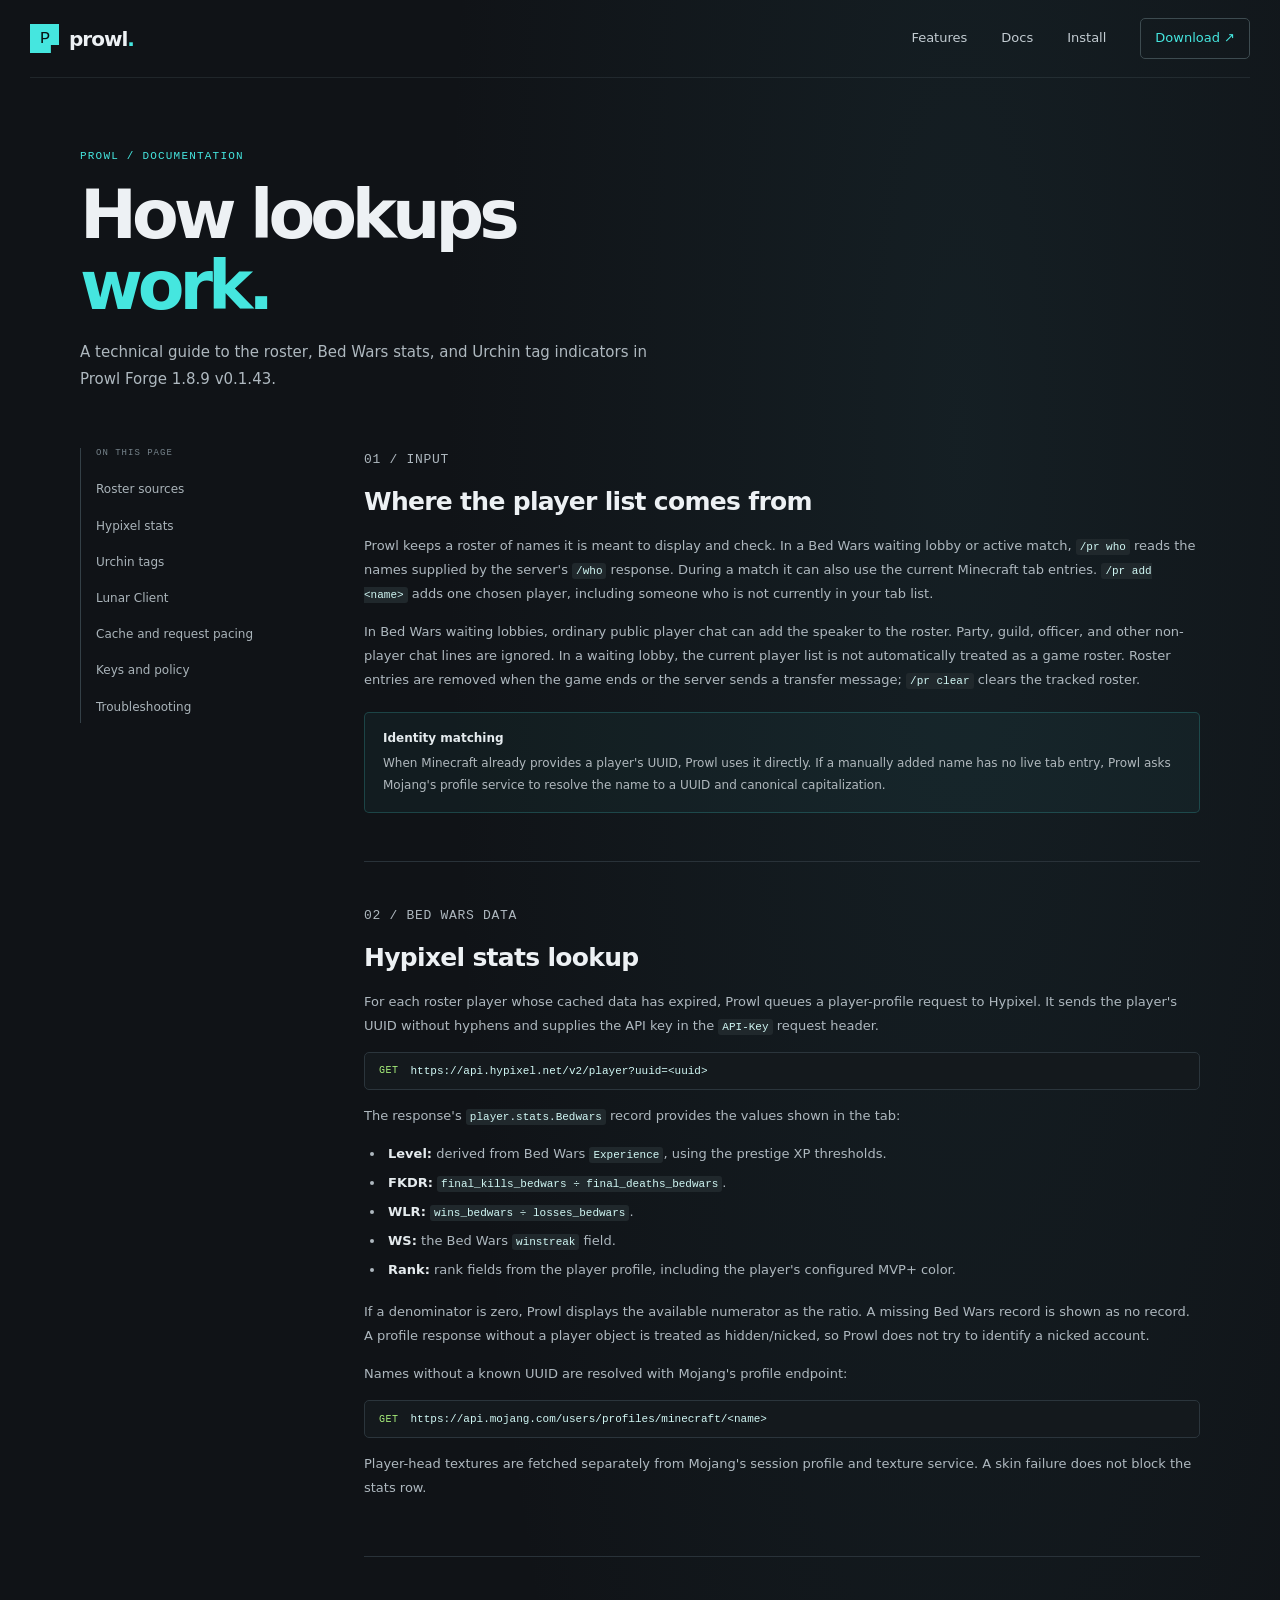
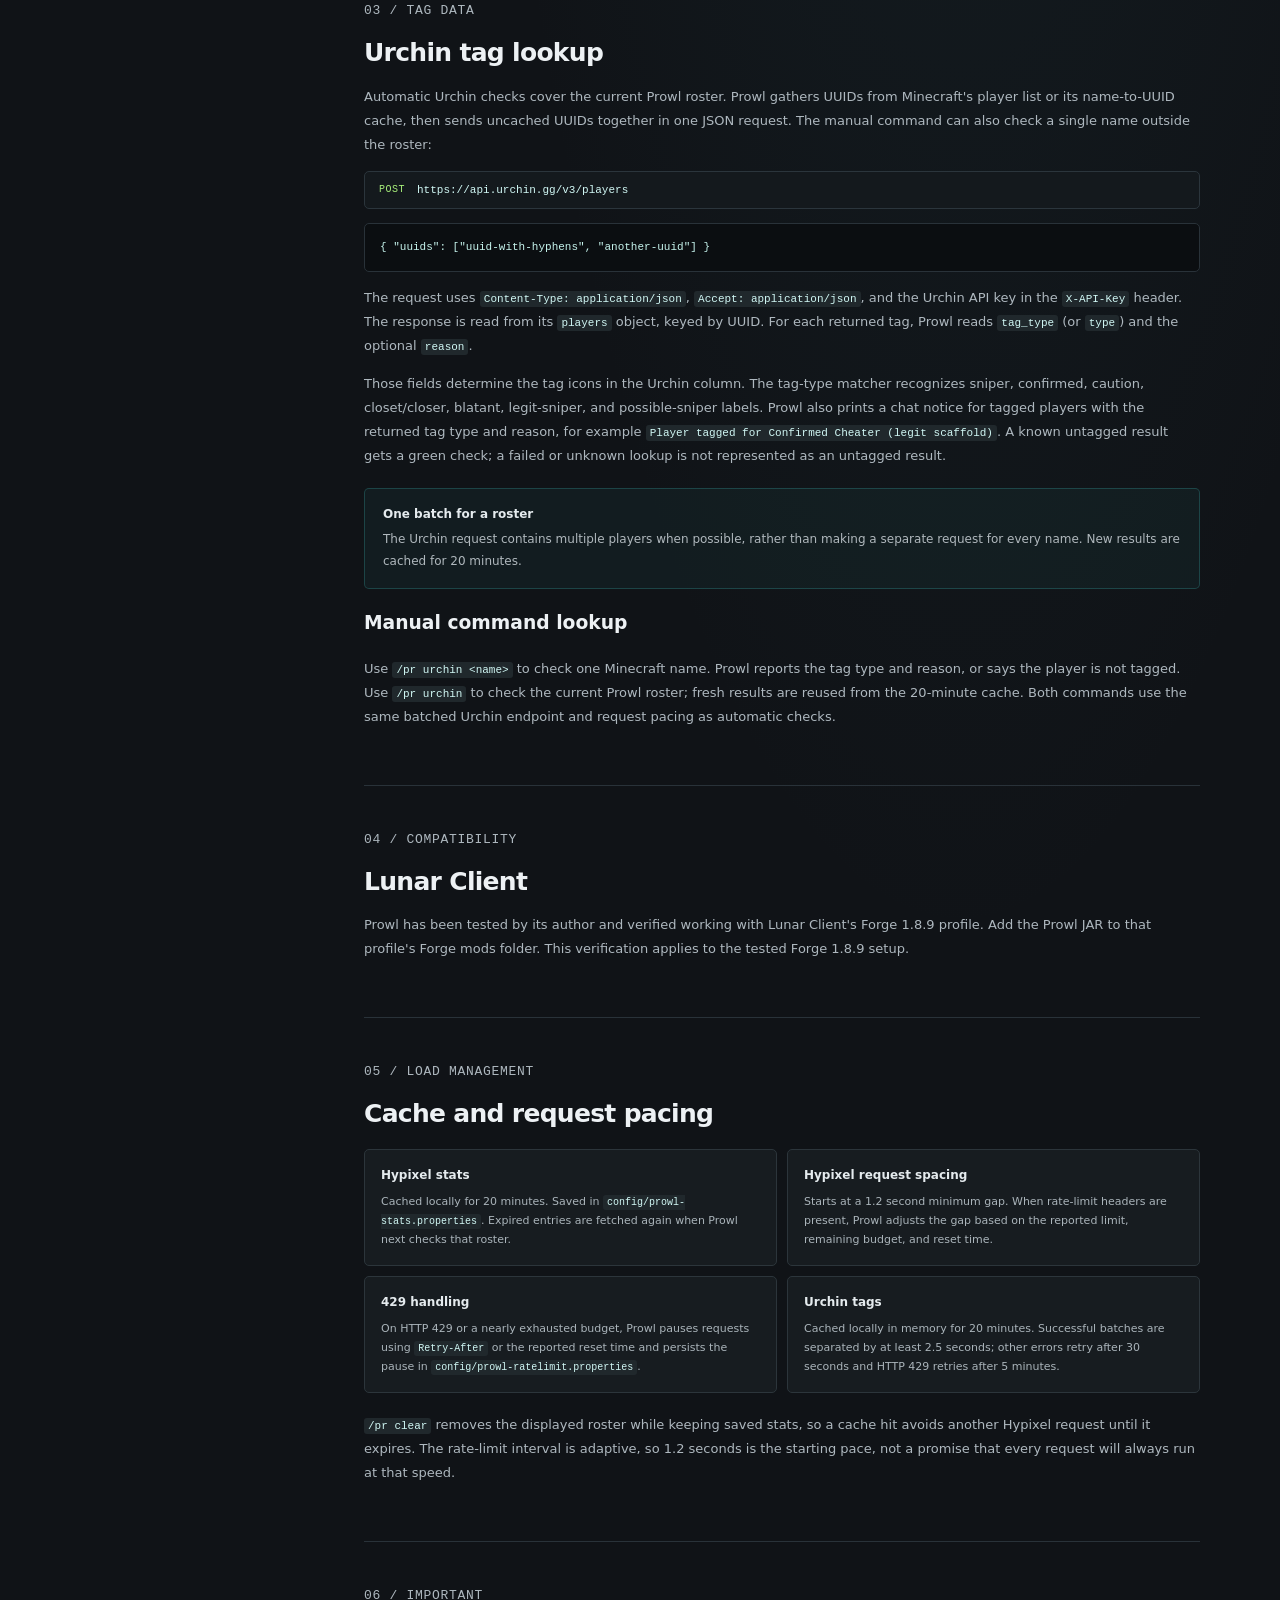
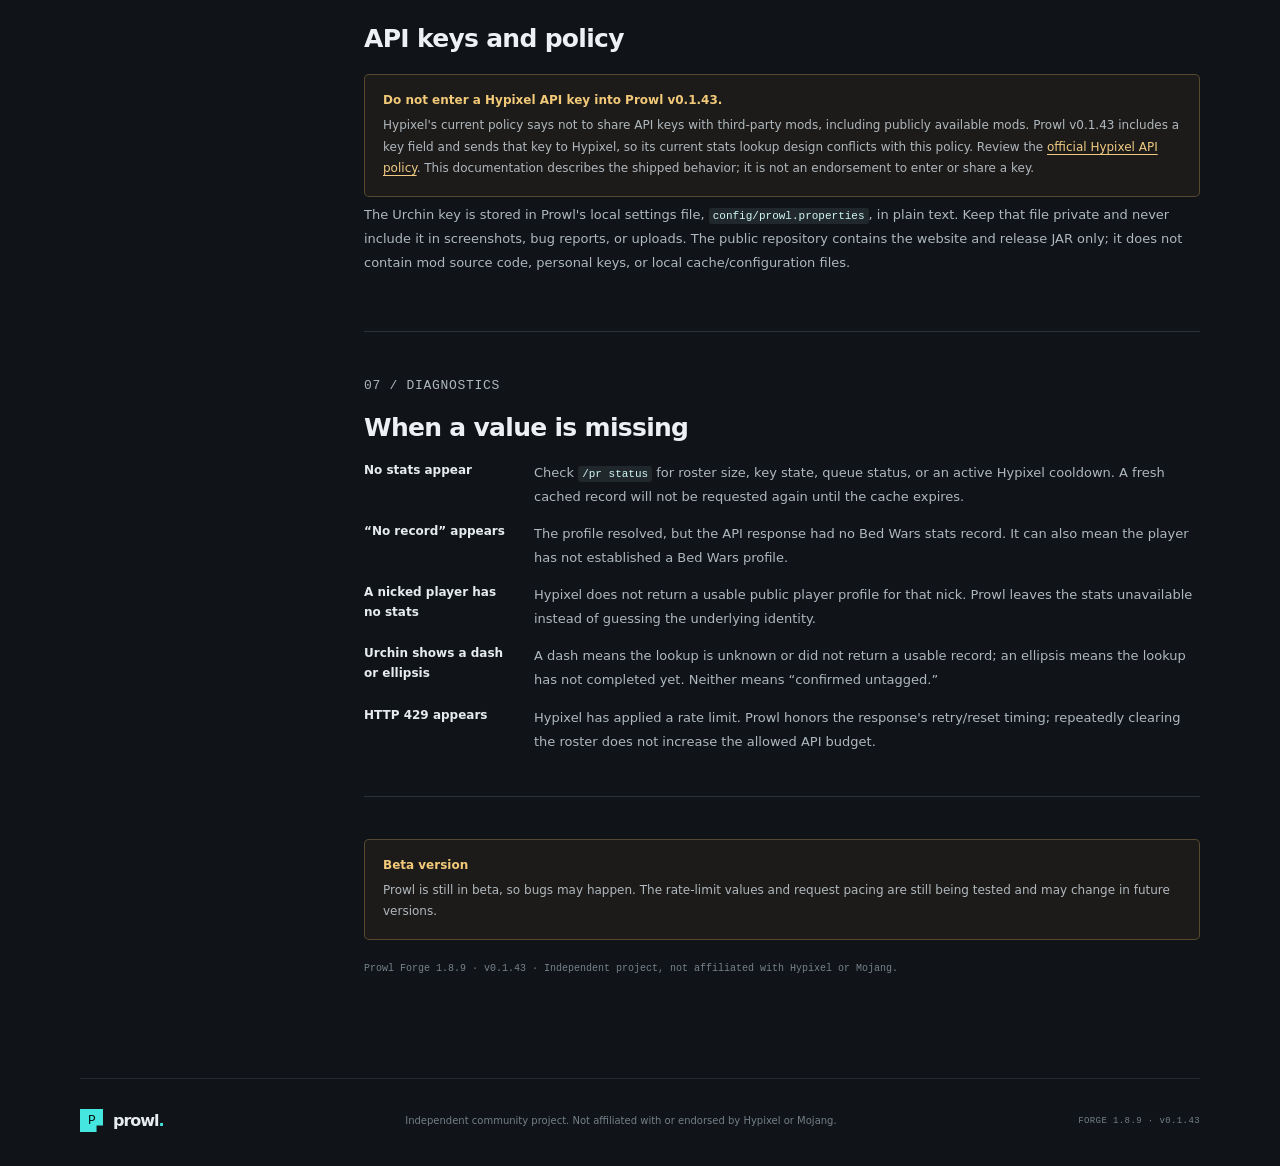
==== public/docs.html @ ee88e959 "Refresh stats cache sooner and limit personal heart marker" ====
<!doctype html>
<html lang="en">
<head>
  <meta charset="utf-8">
  <meta name="viewport" content="width=device-width, initial-scale=1">
  <meta name="theme-color" content="#101317">
  <meta name="description" content="How Prowl collects a Bed Wars roster, looks up stats, and checks Urchin tags.">
  <title>Documentation — Prowl</title>
  <link rel="stylesheet" href="styles.css">
  <link rel="stylesheet" href="docs.css">
</head>
<body>
  <header class="site-header">
    <a class="brand" href="index.html" aria-label="Prowl home"><span class="brand-mark">P</span><span>prowl<span class="brand-period">.</span></span></a>
    <nav aria-label="Main navigation">
      <a href="index.html#features">Features</a>
      <a href="docs.html" aria-current="page">Docs</a>
      <a href="index.html#install">Install</a>
      <a class="nav-download" href="downloads/Prowl-Forge-1.8.9-v0.1.43.jar" download>Download <span aria-hidden="true">↗</span></a>
    </nav>
  </header>

  <main class="docs-wrap">
    <div class="docs-heading">
      <p class="eyebrow">PROWL / DOCUMENTATION</p>
      <h1>How lookups<br><span>work.</span></h1>
      <p class="docs-lede">A technical guide to the roster, Bed Wars stats, and Urchin tag indicators in Prowl Forge 1.8.9 v0.1.43.</p>
    </div>

    <div class="docs-layout">
      <aside class="docs-sidebar" aria-label="Documentation sections">
        <p>ON THIS PAGE</p>
        <a href="#roster">Roster sources</a>
        <a href="#hypixel">Hypixel stats</a>
        <a href="#urchin">Urchin tags</a>
        <a href="#lunar">Lunar Client</a>
        <a href="#cache">Cache and request pacing</a>
        <a href="#privacy">Keys and policy</a>
        <a href="#troubleshooting">Troubleshooting</a>
      </aside>

      <article class="docs-content">
        <section id="roster">
          <p class="doc-kicker">01 / INPUT</p>
          <h2>Where the player list comes from</h2>
          <p>Prowl keeps a roster of names it is meant to display and check. In a Bed Wars waiting lobby or active match, <code>/pr who</code> reads the names supplied by the server's <code>/who</code> response. During a match it can also use the current Minecraft tab entries. <code>/pr add &lt;name&gt;</code> adds one chosen player, including someone who is not currently in your tab list.</p>
          <p>In Bed Wars waiting lobbies, ordinary public player chat can add the speaker to the roster. Party, guild, officer, and other non-player chat lines are ignored. In a waiting lobby, the current player list is not automatically treated as a game roster. Roster entries are removed when the game ends or the server sends a transfer message; <code>/pr clear</code> clears the tracked roster.</p>
          <div class="callout callout-info"><b>Identity matching</b><span>When Minecraft already provides a player's UUID, Prowl uses it directly. If a manually added name has no live tab entry, Prowl asks Mojang's profile service to resolve the name to a UUID and canonical capitalization.</span></div>
        </section>

        <section id="hypixel">
          <p class="doc-kicker">02 / BED WARS DATA</p>
          <h2>Hypixel stats lookup</h2>
          <p>For each roster player whose cached data has expired, Prowl queues a player-profile request to Hypixel. It sends the player's UUID without hyphens and supplies the API key in the <code>API-Key</code> request header.</p>
          <div class="endpoint"><span>GET</span><code>https://api.hypixel.net/v2/player?uuid=&lt;uuid&gt;</code></div>
          <p>The response's <code>player.stats.Bedwars</code> record provides the values shown in the tab:</p>
          <ul>
            <li><b>Level:</b> derived from Bed Wars <code>Experience</code>, using the prestige XP thresholds.</li>
            <li><b>FKDR:</b> <code>final_kills_bedwars ÷ final_deaths_bedwars</code>.</li>
            <li><b>WLR:</b> <code>wins_bedwars ÷ losses_bedwars</code>.</li>
            <li><b>WS:</b> the Bed Wars <code>winstreak</code> field.</li>
            <li><b>Rank:</b> rank fields from the player profile, including the player's configured MVP+ color.</li>
          </ul>
          <p>If a denominator is zero, Prowl displays the available numerator as the ratio. A missing Bed Wars record is shown as no record. A profile response without a player object is treated as hidden/nicked, so Prowl does not try to identify a nicked account.</p>
          <p>Names without a known UUID are resolved with Mojang's profile endpoint:</p>
          <div class="endpoint"><span>GET</span><code>https://api.mojang.com/users/profiles/minecraft/&lt;name&gt;</code></div>
          <p>Player-head textures are fetched separately from Mojang's session profile and texture service. A skin failure does not block the stats row.</p>
        </section>

        <section id="urchin">
          <p class="doc-kicker">03 / TAG DATA</p>
          <h2>Urchin tag lookup</h2>
          <p>Automatic Urchin checks cover the current Prowl roster. Prowl gathers UUIDs from Minecraft's player list or its name-to-UUID cache, then sends uncached UUIDs together in one JSON request. The manual command can also check a single name outside the roster:</p>
          <div class="endpoint"><span>POST</span><code>https://api.urchin.gg/v3/players</code></div>
          <pre><code>{ "uuids": ["uuid-with-hyphens", "another-uuid"] }</code></pre>
          <p>The request uses <code>Content-Type: application/json</code>, <code>Accept: application/json</code>, and the Urchin API key in the <code>X-API-Key</code> header. The response is read from its <code>players</code> object, keyed by UUID. For each returned tag, Prowl reads <code>tag_type</code> (or <code>type</code>) and the optional <code>reason</code>.</p>
          <p>Those fields determine the tag icons in the Urchin column. The tag-type matcher recognizes sniper, confirmed, caution, closet/closer, blatant, legit-sniper, and possible-sniper labels. Prowl also prints a chat notice for tagged players with the returned tag type and reason, for example <code>Player tagged for Confirmed Cheater (legit scaffold)</code>. A known untagged result gets a green check; a failed or unknown lookup is not represented as an untagged result.</p>
          <div class="callout callout-info"><b>One batch for a roster</b><span>The Urchin request contains multiple players when possible, rather than making a separate request for every name. New results are cached for 20 minutes.</span></div>
          <h3>Manual command lookup</h3>
          <p>Use <code>/pr urchin &lt;name&gt;</code> to check one Minecraft name. Prowl reports the tag type and reason, or says the player is not tagged. Use <code>/pr urchin</code> to check the current Prowl roster; fresh results are reused from the 20-minute cache. Both commands use the same batched Urchin endpoint and request pacing as automatic checks.</p>
        </section>

        <section id="lunar">
          <p class="doc-kicker">04 / COMPATIBILITY</p>
          <h2>Lunar Client</h2>
          <p>Prowl has been tested by its author and verified working with Lunar Client's Forge 1.8.9 profile. Add the Prowl JAR to that profile's Forge mods folder. This verification applies to the tested Forge 1.8.9 setup.</p>
        </section>

        <section id="cache">
          <p class="doc-kicker">05 / LOAD MANAGEMENT</p>
          <h2>Cache and request pacing</h2>
          <div class="data-grid">
            <div><b>Hypixel stats</b><span>Cached locally for 20 minutes. Saved in <code>config/prowl-stats.properties</code>. Expired entries are fetched again when Prowl next checks that roster.</span></div>
            <div><b>Hypixel request spacing</b><span>Starts at a 1.2 second minimum gap. When rate-limit headers are present, Prowl adjusts the gap based on the reported limit, remaining budget, and reset time.</span></div>
            <div><b>429 handling</b><span>On HTTP 429 or a nearly exhausted budget, Prowl pauses requests using <code>Retry-After</code> or the reported reset time and persists the pause in <code>config/prowl-ratelimit.properties</code>.</span></div>
            <div><b>Urchin tags</b><span>Cached locally in memory for 20 minutes. Successful batches are separated by at least 2.5 seconds; other errors retry after 30 seconds and HTTP 429 retries after 5 minutes.</span></div>
          </div>
          <p><code>/pr clear</code> removes the displayed roster while keeping saved stats, so a cache hit avoids another Hypixel request until it expires. The rate-limit interval is adaptive, so 1.2 seconds is the starting pace, not a promise that every request will always run at that speed.</p>
        </section>

        <section id="privacy">
          <p class="doc-kicker">06 / IMPORTANT</p>
          <h2>API keys and policy</h2>
          <div class="callout callout-warning"><b>Do not enter a Hypixel API key into Prowl v0.1.43.</b><span>Hypixel's current policy says not to share API keys with third-party mods, including publicly available mods. Prowl v0.1.43 includes a key field and sends that key to Hypixel, so its current stats lookup design conflicts with this policy. Review the <a href="https://developer.hypixel.net/policies/" target="_blank" rel="noopener noreferrer">official Hypixel API policy</a>. This documentation describes the shipped behavior; it is not an endorsement to enter or share a key.</span></div>
          <p>The Urchin key is stored in Prowl's local settings file, <code>config/prowl.properties</code>, in plain text. Keep that file private and never include it in screenshots, bug reports, or uploads. The public repository contains the website and release JAR only; it does not contain mod source code, personal keys, or local cache/configuration files.</p>
        </section>

        <section id="troubleshooting">
          <p class="doc-kicker">07 / DIAGNOSTICS</p>
          <h2>When a value is missing</h2>
          <dl class="troubleshooting">
            <dt>No stats appear</dt><dd>Check <code>/pr status</code> for roster size, key state, queue status, or an active Hypixel cooldown. A fresh cached record will not be requested again until the cache expires.</dd>
            <dt>“No record” appears</dt><dd>The profile resolved, but the API response had no Bed Wars stats record. It can also mean the player has not established a Bed Wars profile.</dd>
            <dt>A nicked player has no stats</dt><dd>Hypixel does not return a usable public player profile for that nick. Prowl leaves the stats unavailable instead of guessing the underlying identity.</dd>
            <dt>Urchin shows a dash or ellipsis</dt><dd>A dash means the lookup is unknown or did not return a usable record; an ellipsis means the lookup has not completed yet. Neither means “confirmed untagged.”</dd>
            <dt>HTTP 429 appears</dt><dd>Hypixel has applied a rate limit. Prowl honors the response's retry/reset timing; repeatedly clearing the roster does not increase the allowed API budget.</dd>
          </dl>
        </section>

        <div class="callout callout-warning beta-notice"><b>Beta version</b><span>Prowl is still in beta, so bugs may happen. The rate-limit values and request pacing are still being tested and may change in future versions.</span></div>
        <p class="docs-updated">Prowl Forge 1.8.9 · v0.1.43 · Independent project, not affiliated with Hypixel or Mojang.</p>
      </article>
    </div>
  </main>

  <footer class="site-footer wrap"><a class="brand footer-brand" href="index.html"><span class="brand-mark">P</span><span>prowl<span class="brand-period">.</span></span></a><p>Independent community project. Not affiliated with or endorsed by Hypixel or Mojang.</p><span class="footer-version">FORGE 1.8.9 · v0.1.43</span></footer>
</body>
</html>
---- public/styles.css ----
:root{color-scheme:dark;--bg:#101317;--panel:#171b20;--panel-2:#1d2329;--line:#2a323a;--text:#edf1f4;--muted:#a2abb3;--cyan:#45e6df;--lime:#a8f07b;--violet:#bb9dff;--mono:ui-monospace,"Cascadia Code","Segoe UI Mono",monospace;--sans:Inter,system-ui,-apple-system,"Segoe UI",sans-serif}
*{box-sizing:border-box}
html{scroll-behavior:smooth}
body{margin:0;background:radial-gradient(ellipse at 75% 10%,rgba(45,93,103,.16),transparent 38%),var(--bg);color:var(--text);font-family:var(--sans);line-height:1.6}
a{color:inherit}
.wrap{width:min(1120px,calc(100% - 48px));margin-inline:auto}
.site-header{height:78px;width:min(1220px,calc(100% - 48px));margin:auto;display:flex;align-items:center;justify-content:space-between;border-bottom:1px solid rgba(150,170,180,.12)}
.brand{display:inline-flex;align-items:center;gap:10px;text-decoration:none;font-size:20px;font-weight:800;letter-spacing:-1px}.brand-mark{display:grid;place-items:center;width:29px;height:29px;background:var(--cyan);color:#081112;font:500 17px var(--mono);clip-path:polygon(0 0,100% 0,100% 72%,72% 72%,72% 100%,0 100%)}.brand-period{color:var(--cyan)}
nav{display:flex;align-items:center;gap:34px;font-size:13px;color:#c3ccd2}nav a{text-decoration:none;transition:color .18s}nav a:hover,.text-link:hover{color:var(--cyan)}.nav-download{padding:9px 14px;border:1px solid #3d4b50;border-radius:5px;color:var(--cyan)}
.hero{min-height:570px;display:grid;grid-template-columns:1fr 1.02fr;align-items:center;gap:64px;padding-top:66px;padding-bottom:76px}.eyebrow{font:500 11px var(--mono);letter-spacing:1.2px;color:var(--cyan);margin:0 0 18px}.live-dot{display:inline-block;width:7px;height:7px;border-radius:50%;background:var(--lime);box-shadow:0 0 13px var(--lime);margin-right:8px}.eyebrow-divider{color:#58646b;padding:0 8px}
h1{font-size:clamp(48px,6vw,76px);line-height:1.04;letter-spacing:-5px;margin:0 0 22px;font-weight:800}h1 span,.section-intro h2 span,.install-layout h2 span{color:var(--cyan)}.lede{max-width:480px;color:#aeb8bf;font-size:16px;line-height:1.8;margin:0}.hero-actions{display:flex;align-items:center;gap:24px;margin-top:30px}.button{display:inline-flex;align-items:center;justify-content:center;gap:17px;padding:13px 17px;border-radius:5px;text-decoration:none;font-size:13px;font-weight:800}.button-primary{background:var(--cyan);color:#081314;box-shadow:0 8px 28px rgba(69,230,223,.13);transition:transform .16s,box-shadow .16s}.button-primary:hover{transform:translateY(-2px);box-shadow:0 12px 34px rgba(69,230,223,.22)}.text-link{font-size:13px;color:#c0c8cd;text-decoration:none}.build-note{margin:19px 0 0;color:#77828a;font:11px var(--mono)}.build-note span{color:#48545c;padding:0 5px}
.preview-shell{position:relative;padding:15px;background:linear-gradient(145deg,#1b2127,#13171b);border:1px solid #343f47;border-radius:9px;box-shadow:0 24px 70px rgba(0,0,0,.34);transform:rotate(1deg)}.preview-top{height:27px;display:flex;align-items:center;justify-content:space-between;color:#77848b;font:9px var(--mono);letter-spacing:.6px}.window-dot{display:inline-block;width:6px;height:6px;border-radius:50%;background:#39434a;margin-right:5px}.preview-label{margin-left:auto;margin-right:17px}.preview-ping{color:#9dde79;font-size:8px}.tab-card{background:rgba(5,8,10,.72);border:1px solid rgba(140,165,174,.21);border-radius:5px;padding:16px 17px 12px;box-shadow:inset 0 0 28px rgba(67,230,223,.025)}.tab-heading{display:flex;align-items:center;justify-content:space-between;margin-bottom:17px}.mini-brand{font:500 11px var(--mono);color:var(--cyan);letter-spacing:.4px}.mini-brand b{color:#647079}.mini-version{font:9px var(--mono);color:#718087}.tab-columns,.tab-row{display:grid;grid-template-columns:minmax(110px,1fr) repeat(5,minmax(36px,.47fr));align-items:center;gap:6px}.tab-columns{padding:0 6px 9px;color:#7c8991;font:9px var(--mono);letter-spacing:.4px;border-bottom:1px solid rgba(144,163,172,.18)}.tab-columns span:not(:first-child),.tab-row>span:not(:first-child){text-align:center}.tab-row{padding:10px 6px;border-bottom:1px solid rgba(144,163,172,.09);font:10px var(--mono)}.player-name{white-space:nowrap;color:#e2e7e9}.team{display:inline-block;width:7px;height:7px;border-radius:2px;margin-right:7px}.blue{background:#5795ff}.red{background:#ff626d}.yellow{background:#ffdf5e}.green{background:#75dd8d}.muted{color:#626d75}.star-cyan{color:#70e6e1}.star-violet{color:#b69fff}.star-blue{color:#779dff}.stat-green{color:var(--lime)}.stat-white{color:#e8edf0}.tag-heart{color:#ff6375}.tag-check{color:#8ae69c}.tab-footer{display:flex;gap:21px;padding:14px 6px 1px;color:#9ca7ad;font:9px var(--mono)}.tab-footer b{color:#e1e8eb;font-weight:400}.preview-caption{display:flex;justify-content:space-between;padding:13px 2px 0;color:#748088;font:8px var(--mono);letter-spacing:.5px}.orbit{position:absolute;font-size:20px;color:var(--cyan);text-shadow:0 0 22px rgba(69,230,223,.6)}.orbit-one{right:-17px;top:30px}.orbit-two{left:-20px;bottom:60px;color:var(--violet)}
.trust-strip{display:flex;justify-content:space-between;padding:22px 2px;border-block:1px solid rgba(150,170,180,.15);color:#9ba7ae;font-size:12px}.trust-strip>div{display:flex;align-items:center;gap:13px}.trust-strip b{color:#e1e7ea;font-weight:600}.strip-number{color:var(--cyan);font:10px var(--mono)}.compatibility-note{margin:18px auto 0;color:#849198;font-size:11px}.compatibility-note b{color:#c2d0d4;font-weight:600}
.section{padding-top:105px;padding-bottom:112px}.section-intro{display:flex;align-items:end;justify-content:space-between;margin-bottom:34px}.section-intro .eyebrow{margin:0}.section-intro h2,.install-layout h2{font-size:clamp(32px,4vw,47px);line-height:1.15;letter-spacing:-2px;margin:0;font-weight:750}.section-intro h2 span{color:#7f8b92}.feature-grid{display:grid;grid-template-columns:repeat(3,1fr);gap:14px}.feature-card{min-height:235px;padding:24px;background:linear-gradient(155deg,rgba(29,35,41,.95),rgba(19,23,27,.9));border:1px solid #303940;border-radius:7px}.feature-card-large{grid-column:span 1}.feature-icon{display:grid;place-items:center;width:34px;height:34px;border:1px solid currentColor;border-radius:6px;font-size:17px}.icon-cyan{color:var(--cyan)}.icon-lime{color:var(--lime)}.icon-violet{color:var(--violet)}.feature-index{margin:20px 0 7px;color:#75828a;font:10px var(--mono);letter-spacing:.6px}.feature-card h3{font-size:16px;letter-spacing:-.3px;margin:0 0 9px}.feature-card>p:last-of-type{color:#9eabb2;font-size:12px;line-height:1.75;margin:0}.feature-tags{display:flex;gap:7px;flex-wrap:wrap;margin-top:16px}.feature-tags span{padding:5px 7px;border:1px solid #354148;border-radius:3px;color:#9daab0;font:8px var(--mono);letter-spacing:.4px}
.install-section{background:#14191d;border-block:1px solid #252e35}.install-layout{display:grid;grid-template-columns:.9fr 1.1fr;gap:95px;padding-top:87px;padding-bottom:91px}.install-layout h2{margin-bottom:16px}.install-lede{color:#9eabb2;font-size:13px;line-height:1.8;max-width:350px}.steps{list-style:none;padding:0;margin:0}.steps li{display:grid;grid-template-columns:40px 1fr;gap:17px;padding:0 0 20px;margin-bottom:20px;border-bottom:1px solid #2a333a}.steps li:last-child{padding-bottom:0;margin-bottom:0;border:0}.steps li>span{color:var(--cyan);font:11px var(--mono);padding-top:4px}.steps h3{font-size:14px;margin:0 0 4px}.steps p{color:#9ba7ae;font-size:12px;margin:0;line-height:1.7}code{font:11px var(--mono);color:#d1f8f5;background:#20282c;padding:2px 4px;border-radius:3px;overflow-wrap:anywhere}
.policy-section{display:grid;grid-template-columns:40px 1fr;gap:18px;max-width:950px;padding:32px;margin-top:66px;margin-bottom:78px;background:rgba(222,178,94,.055);border:1px solid rgba(222,178,94,.25);border-radius:7px}.policy-mark{display:grid;place-items:center;width:26px;height:26px;border:1px solid #e2b25e;border-radius:50%;color:#e2b25e;font:500 13px var(--mono)}.policy-section .eyebrow{color:#e2b25e;margin-bottom:5px}.policy-section h2{font-size:18px;letter-spacing:-.4px;margin:0 0 6px}.policy-section p:last-child{color:#aeb5b8;font-size:12px;line-height:1.8;margin:0}.policy-section a{color:#f0ca83;text-underline-offset:3px}
.site-footer{min-height:84px;display:flex;align-items:center;justify-content:space-between;gap:20px;border-top:1px solid rgba(150,170,180,.15);color:#748088}.footer-brand{font-size:16px;color:#e7ecee}.footer-brand .brand-mark{width:23px;height:23px;font-size:13px}.site-footer p{font-size:10px;margin:0}.footer-version{font:9px var(--mono);letter-spacing:.4px;white-space:nowrap}
@media(max-width:850px){.hero{grid-template-columns:1fr;gap:42px;padding-top:58px}.hero-copy{max-width:600px}.preview-shell{max-width:620px;width:100%;margin:auto}.install-layout{gap:45px}.section-intro{display:block}.section-intro h2{margin-top:12px}}
@media(max-width:620px){.wrap,.site-header{width:min(100% - 32px,1120px)}.site-header{height:68px}nav{gap:15px;font-size:11px}nav>a:first-child{display:none}.nav-download{padding:7px 9px}.hero{padding-top:47px;padding-bottom:53px;min-height:0}h1{font-size:55px;letter-spacing:-3px}.lede{font-size:14px}.hero-actions{gap:16px;flex-wrap:wrap}.button{font-size:12px}.preview-shell{padding:10px}.tab-card{padding:13px 10px 10px}.tab-columns,.tab-row{grid-template-columns:minmax(94px,1fr) repeat(5,minmax(27px,.38fr));gap:3px}.tab-columns{font-size:7px}.tab-row{font-size:8px;padding:9px 4px}.tab-footer{gap:11px;font-size:8px}.preview-caption{font-size:7px}.trust-strip{display:grid;grid-template-columns:1fr;gap:12px;padding:17px 2px}.section{padding-top:74px;padding-bottom:76px}.feature-grid{grid-template-columns:1fr}.feature-card{min-height:190px}.install-layout{grid-template-columns:1fr;gap:27px;padding-top:68px;padding-bottom:65px}.policy-section{grid-template-columns:28px 1fr;gap:13px;padding:19px;margin-top:46px;margin-bottom:48px}.site-footer{padding-block:21px;flex-wrap:wrap;justify-content:flex-start}.site-footer p{order:3;flex-basis:100%}.footer-version{margin-left:auto}}
@media(prefers-reduced-motion:reduce){html{scroll-behavior:auto}*,*::before,*::after{transition:none!important}}
---- public/docs.css ----
.docs-wrap{width:min(1120px,calc(100% - 48px));margin:0 auto;padding:72px 0 90px}
.docs-heading{max-width:720px;margin:0 0 55px}.docs-heading h1{font-size:clamp(46px,6vw,68px);margin-bottom:18px}.docs-heading h1 span{color:var(--cyan)}.docs-lede{max-width:610px;color:#aeb8bf;font-size:15px;line-height:1.8;margin:0}
.docs-layout{display:grid;grid-template-columns:220px minmax(0,1fr);align-items:start;gap:64px}.docs-sidebar{position:sticky;top:24px;display:grid;gap:5px;padding:0 0 0 15px;border-left:1px solid #344047}.docs-sidebar p{margin:0 0 11px;color:#76838b;font:9px var(--mono);letter-spacing:1px}.docs-sidebar a{padding:6px 0;color:#aab4ba;text-decoration:none;font-size:12px}.docs-sidebar a:hover{color:var(--cyan)}
.docs-content{min-width:0}.docs-content section{padding:0 0 42px;margin:0 0 42px;border-bottom:1px solid #293239;scroll-margin-top:28px}.doc-kicker{margin:0 0 9px;color:var(--cyan);font:10px var(--mono);letter-spacing:.7px}.docs-content h2{margin:0 0 16px;font-size:25px;line-height:1.25;letter-spacing:-.7px}.docs-content p,.docs-content li,.docs-content dd{color:#aeb8bf;font-size:13px;line-height:1.85}.docs-content p{margin:0 0 14px}.docs-content ul{margin:8px 0 18px;padding-left:21px}.docs-content li{padding-left:3px;margin:5px 0}.docs-content b,.docs-content dt{color:#e5ebee}.docs-content code{font-size:11px}.endpoint{display:flex;align-items:center;gap:12px;min-width:0;margin:14px 0;padding:12px 14px;background:#14191d;border:1px solid #2b353c;border-radius:5px}.endpoint>span{color:var(--lime);font:10px var(--mono);letter-spacing:.5px}.endpoint code{background:none;padding:0;overflow-wrap:anywhere}.docs-content pre{overflow:auto;margin:14px 0;padding:13px 15px;background:#0b0e11;border:1px solid #293239;border-radius:5px}.docs-content pre code{padding:0;background:none;color:#c7f5ee}
.callout{display:grid;gap:5px;margin:20px 0 6px;padding:16px 18px;border:1px solid;border-radius:5px}.callout b{font-size:12px}.callout span{font-size:12px;line-height:1.8;color:#b0b8bd}.callout-info{background:rgba(69,230,223,.045);border-color:rgba(69,230,223,.2)}.callout-warning{background:rgba(222,178,94,.055);border-color:rgba(222,178,94,.3)}.callout-warning b{color:#f1c978}.callout-warning a{color:#f0ca83;text-underline-offset:3px}
.data-grid{display:grid;grid-template-columns:1fr 1fr;gap:10px;margin:20px 0}.data-grid>div{display:grid;align-content:start;gap:6px;padding:16px;background:#171c20;border:1px solid #2c353b;border-radius:5px}.data-grid b{font-size:12px}.data-grid span{color:#aab4ba;font-size:11px;line-height:1.75}.data-grid code{font-size:10px}.troubleshooting{display:grid;grid-template-columns:150px 1fr;gap:13px 20px;margin:18px 0 0}.troubleshooting dt{font-size:12px;font-weight:650}.troubleshooting dd{margin:0}.docs-updated{padding-top:3px;color:#76838b!important;font:10px var(--mono)!important}
@media(max-width:850px){.docs-layout{grid-template-columns:180px minmax(0,1fr);gap:35px}}
@media(max-width:620px){.docs-wrap{width:min(100% - 32px,1120px);padding:52px 0 62px}.docs-heading{margin-bottom:37px}.docs-layout{grid-template-columns:1fr;gap:32px}.docs-sidebar{position:static;grid-template-columns:1fr 1fr;gap:3px 15px;padding:0 0 14px;border-left:0;border-bottom:1px solid #344047}.docs-sidebar p{grid-column:1/-1}.docs-content h2{font-size:22px}.docs-content p,.docs-content li,.docs-content dd{font-size:12px}.data-grid{grid-template-columns:1fr}.troubleshooting{grid-template-columns:1fr;gap:2px}.troubleshooting dd{margin:0 0 13px}}
.beta-notice{margin:0 0 20px}
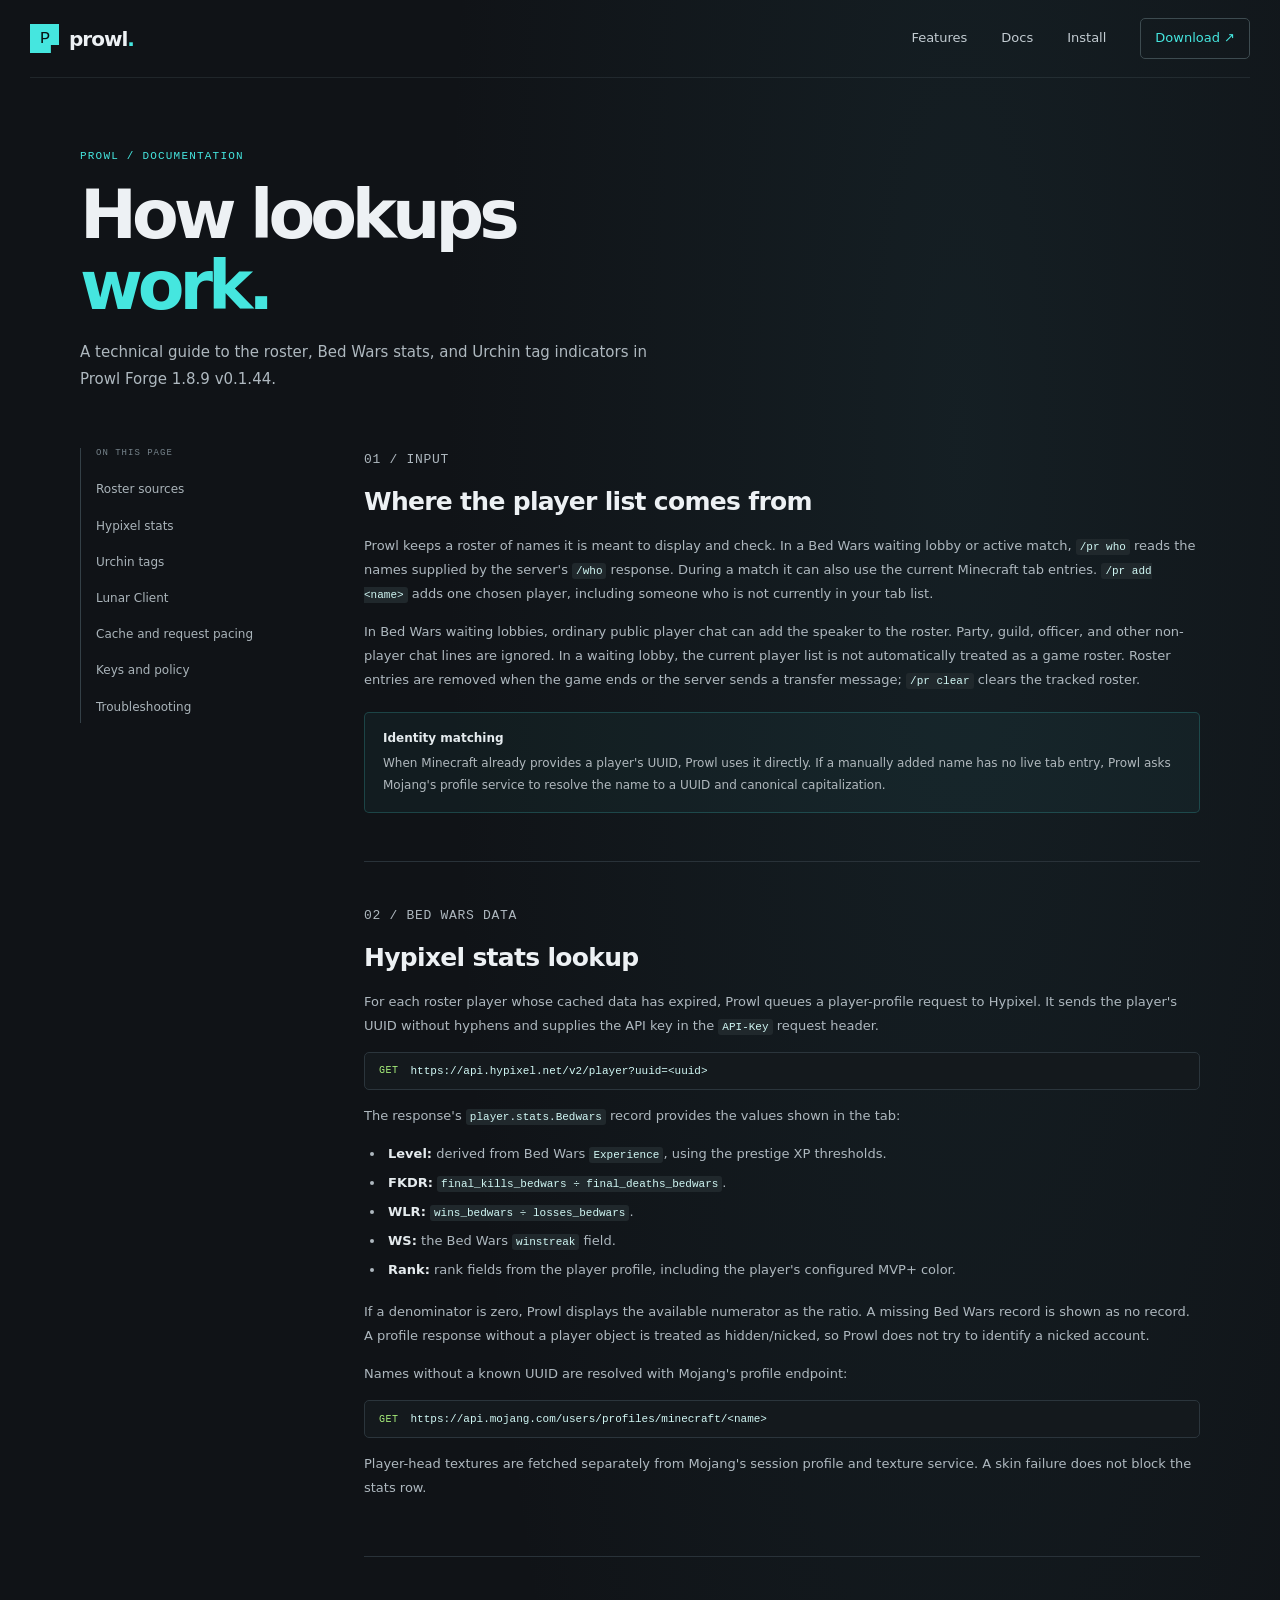
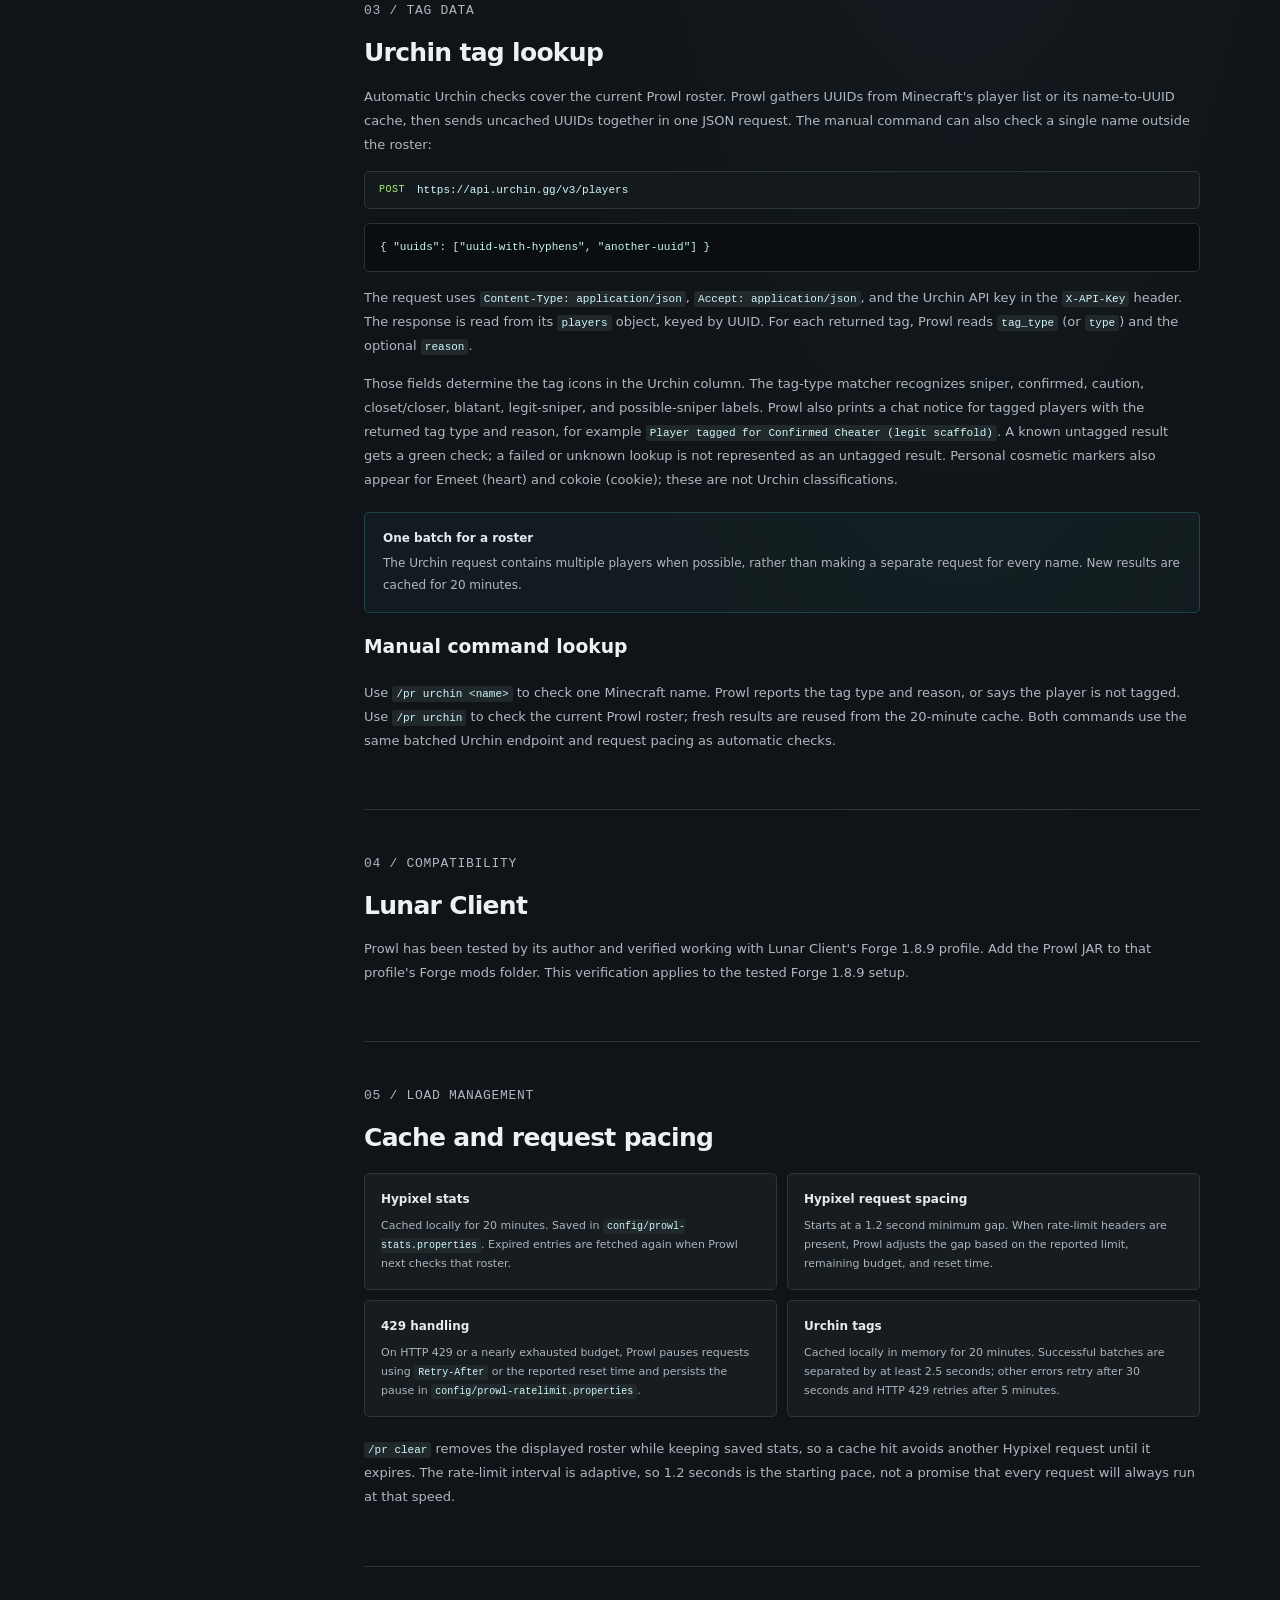
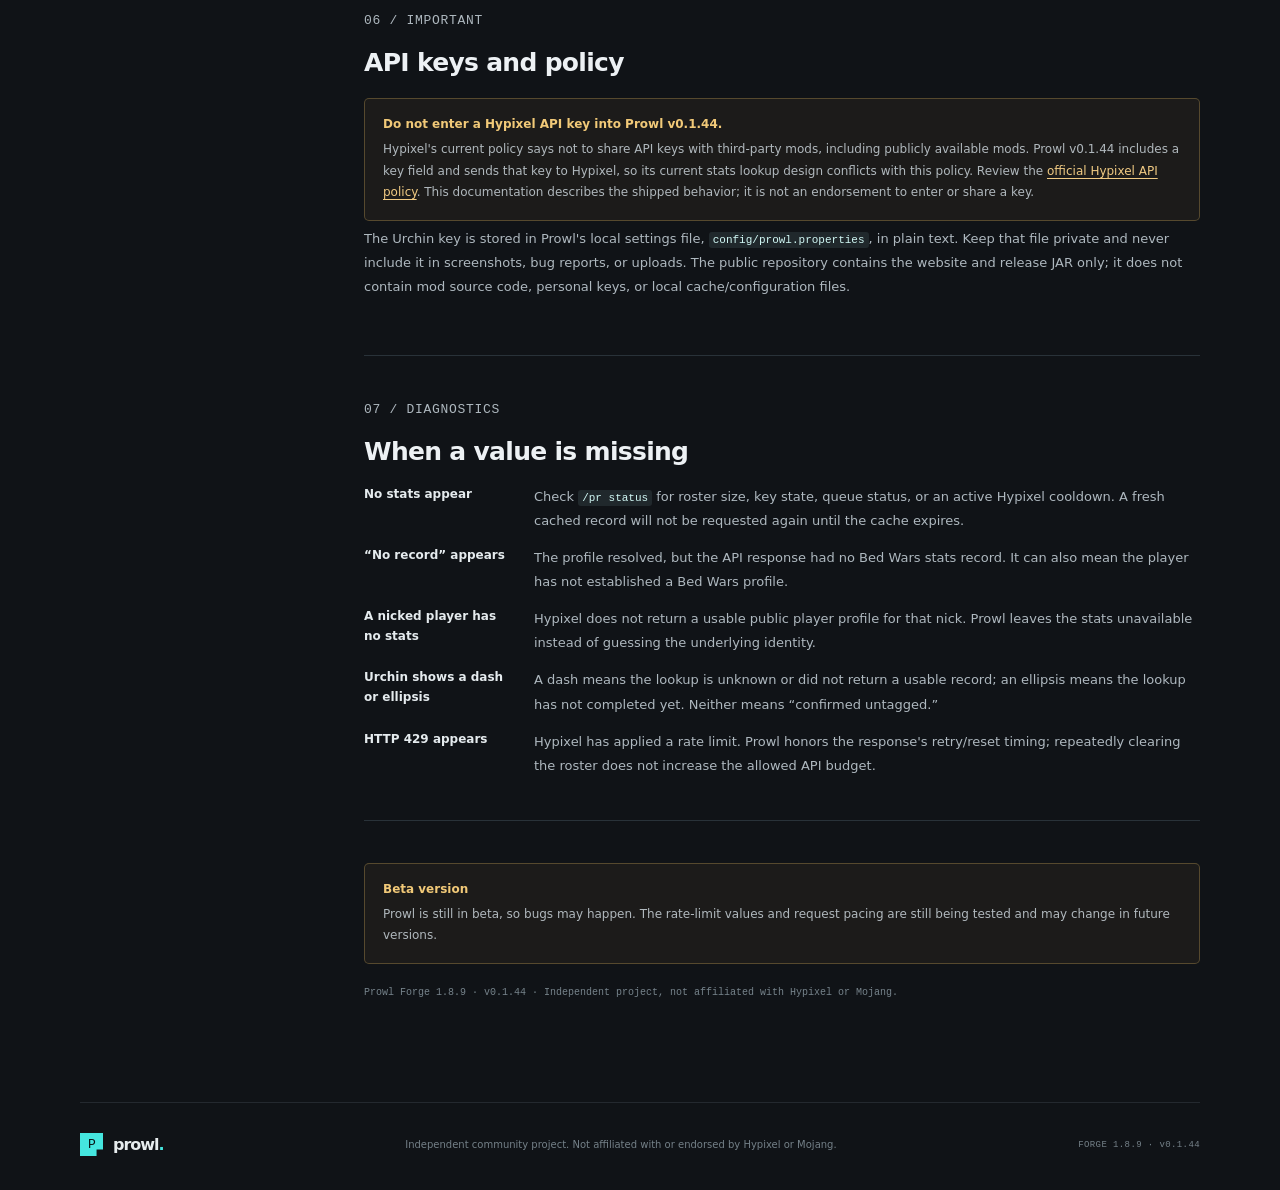
==== commit 81b2a7ba: "feat: add a cookie marker for cokoie" ====
--- a/public/docs.html
+++ b/public/docs.html
@@ -16,7 +16,7 @@
       <a href="index.html#features">Features</a>
       <a href="docs.html" aria-current="page">Docs</a>
       <a href="index.html#install">Install</a>
-      <a class="nav-download" href="downloads/Prowl-Forge-1.8.9-v0.1.43.jar" download>Download <span aria-hidden="true">↗</span></a>
+      <a class="nav-download" href="downloads/Prowl-Forge-1.8.9-Beta.jar" download>Download <span aria-hidden="true">↗</span></a>
     </nav>
   </header>
 
@@ -24,7 +24,7 @@
     <div class="docs-heading">
       <p class="eyebrow">PROWL / DOCUMENTATION</p>
       <h1>How lookups<br><span>work.</span></h1>
-      <p class="docs-lede">A technical guide to the roster, Bed Wars stats, and Urchin tag indicators in Prowl Forge 1.8.9 v0.1.43.</p>
+      <p class="docs-lede">A technical guide to the roster, Bed Wars stats, and Urchin tag indicators in Prowl Forge 1.8.9 v0.1.44.</p>
     </div>
 
     <div class="docs-layout">
@@ -74,7 +74,7 @@
           <div class="endpoint"><span>POST</span><code>https://api.urchin.gg/v3/players</code></div>
           <pre><code>{ "uuids": ["uuid-with-hyphens", "another-uuid"] }</code></pre>
           <p>The request uses <code>Content-Type: application/json</code>, <code>Accept: application/json</code>, and the Urchin API key in the <code>X-API-Key</code> header. The response is read from its <code>players</code> object, keyed by UUID. For each returned tag, Prowl reads <code>tag_type</code> (or <code>type</code>) and the optional <code>reason</code>.</p>
-          <p>Those fields determine the tag icons in the Urchin column. The tag-type matcher recognizes sniper, confirmed, caution, closet/closer, blatant, legit-sniper, and possible-sniper labels. Prowl also prints a chat notice for tagged players with the returned tag type and reason, for example <code>Player tagged for Confirmed Cheater (legit scaffold)</code>. A known untagged result gets a green check; a failed or unknown lookup is not represented as an untagged result.</p>
+          <p>Those fields determine the tag icons in the Urchin column. The tag-type matcher recognizes sniper, confirmed, caution, closet/closer, blatant, legit-sniper, and possible-sniper labels. Prowl also prints a chat notice for tagged players with the returned tag type and reason, for example <code>Player tagged for Confirmed Cheater (legit scaffold)</code>. A known untagged result gets a green check; a failed or unknown lookup is not represented as an untagged result. Personal cosmetic markers also appear for Emeet (heart) and cokoie (cookie); these are not Urchin classifications.</p>
           <div class="callout callout-info"><b>One batch for a roster</b><span>The Urchin request contains multiple players when possible, rather than making a separate request for every name. New results are cached for 20 minutes.</span></div>
           <h3>Manual command lookup</h3>
           <p>Use <code>/pr urchin &lt;name&gt;</code> to check one Minecraft name. Prowl reports the tag type and reason, or says the player is not tagged. Use <code>/pr urchin</code> to check the current Prowl roster; fresh results are reused from the 20-minute cache. Both commands use the same batched Urchin endpoint and request pacing as automatic checks.</p>
@@ -101,7 +101,7 @@
         <section id="privacy">
           <p class="doc-kicker">06 / IMPORTANT</p>
           <h2>API keys and policy</h2>
-          <div class="callout callout-warning"><b>Do not enter a Hypixel API key into Prowl v0.1.43.</b><span>Hypixel's current policy says not to share API keys with third-party mods, including publicly available mods. Prowl v0.1.43 includes a key field and sends that key to Hypixel, so its current stats lookup design conflicts with this policy. Review the <a href="https://developer.hypixel.net/policies/" target="_blank" rel="noopener noreferrer">official Hypixel API policy</a>. This documentation describes the shipped behavior; it is not an endorsement to enter or share a key.</span></div>
+          <div class="callout callout-warning"><b>Do not enter a Hypixel API key into Prowl v0.1.44.</b><span>Hypixel's current policy says not to share API keys with third-party mods, including publicly available mods. Prowl v0.1.44 includes a key field and sends that key to Hypixel, so its current stats lookup design conflicts with this policy. Review the <a href="https://developer.hypixel.net/policies/" target="_blank" rel="noopener noreferrer">official Hypixel API policy</a>. This documentation describes the shipped behavior; it is not an endorsement to enter or share a key.</span></div>
           <p>The Urchin key is stored in Prowl's local settings file, <code>config/prowl.properties</code>, in plain text. Keep that file private and never include it in screenshots, bug reports, or uploads. The public repository contains the website and release JAR only; it does not contain mod source code, personal keys, or local cache/configuration files.</p>
         </section>
 
@@ -118,12 +118,11 @@
         </section>
 
         <div class="callout callout-warning beta-notice"><b>Beta version</b><span>Prowl is still in beta, so bugs may happen. The rate-limit values and request pacing are still being tested and may change in future versions.</span></div>
-        <p class="docs-updated">Prowl Forge 1.8.9 · v0.1.43 · Independent project, not affiliated with Hypixel or Mojang.</p>
+        <p class="docs-updated">Prowl Forge 1.8.9 · v0.1.44 · Independent project, not affiliated with Hypixel or Mojang.</p>
       </article>
     </div>
   </main>
 
-  <footer class="site-footer wrap"><a class="brand footer-brand" href="index.html"><span class="brand-mark">P</span><span>prowl<span class="brand-period">.</span></span></a><p>Independent community project. Not affiliated with or endorsed by Hypixel or Mojang.</p><span class="footer-version">FORGE 1.8.9 · v0.1.43</span></footer>
+  <footer class="site-footer wrap"><a class="brand footer-brand" href="index.html"><span class="brand-mark">P</span><span>prowl<span class="brand-period">.</span></span></a><p>Independent community project. Not affiliated with or endorsed by Hypixel or Mojang.</p><span class="footer-version">FORGE 1.8.9 · v0.1.44</span></footer>
 </body>
 </html>
-
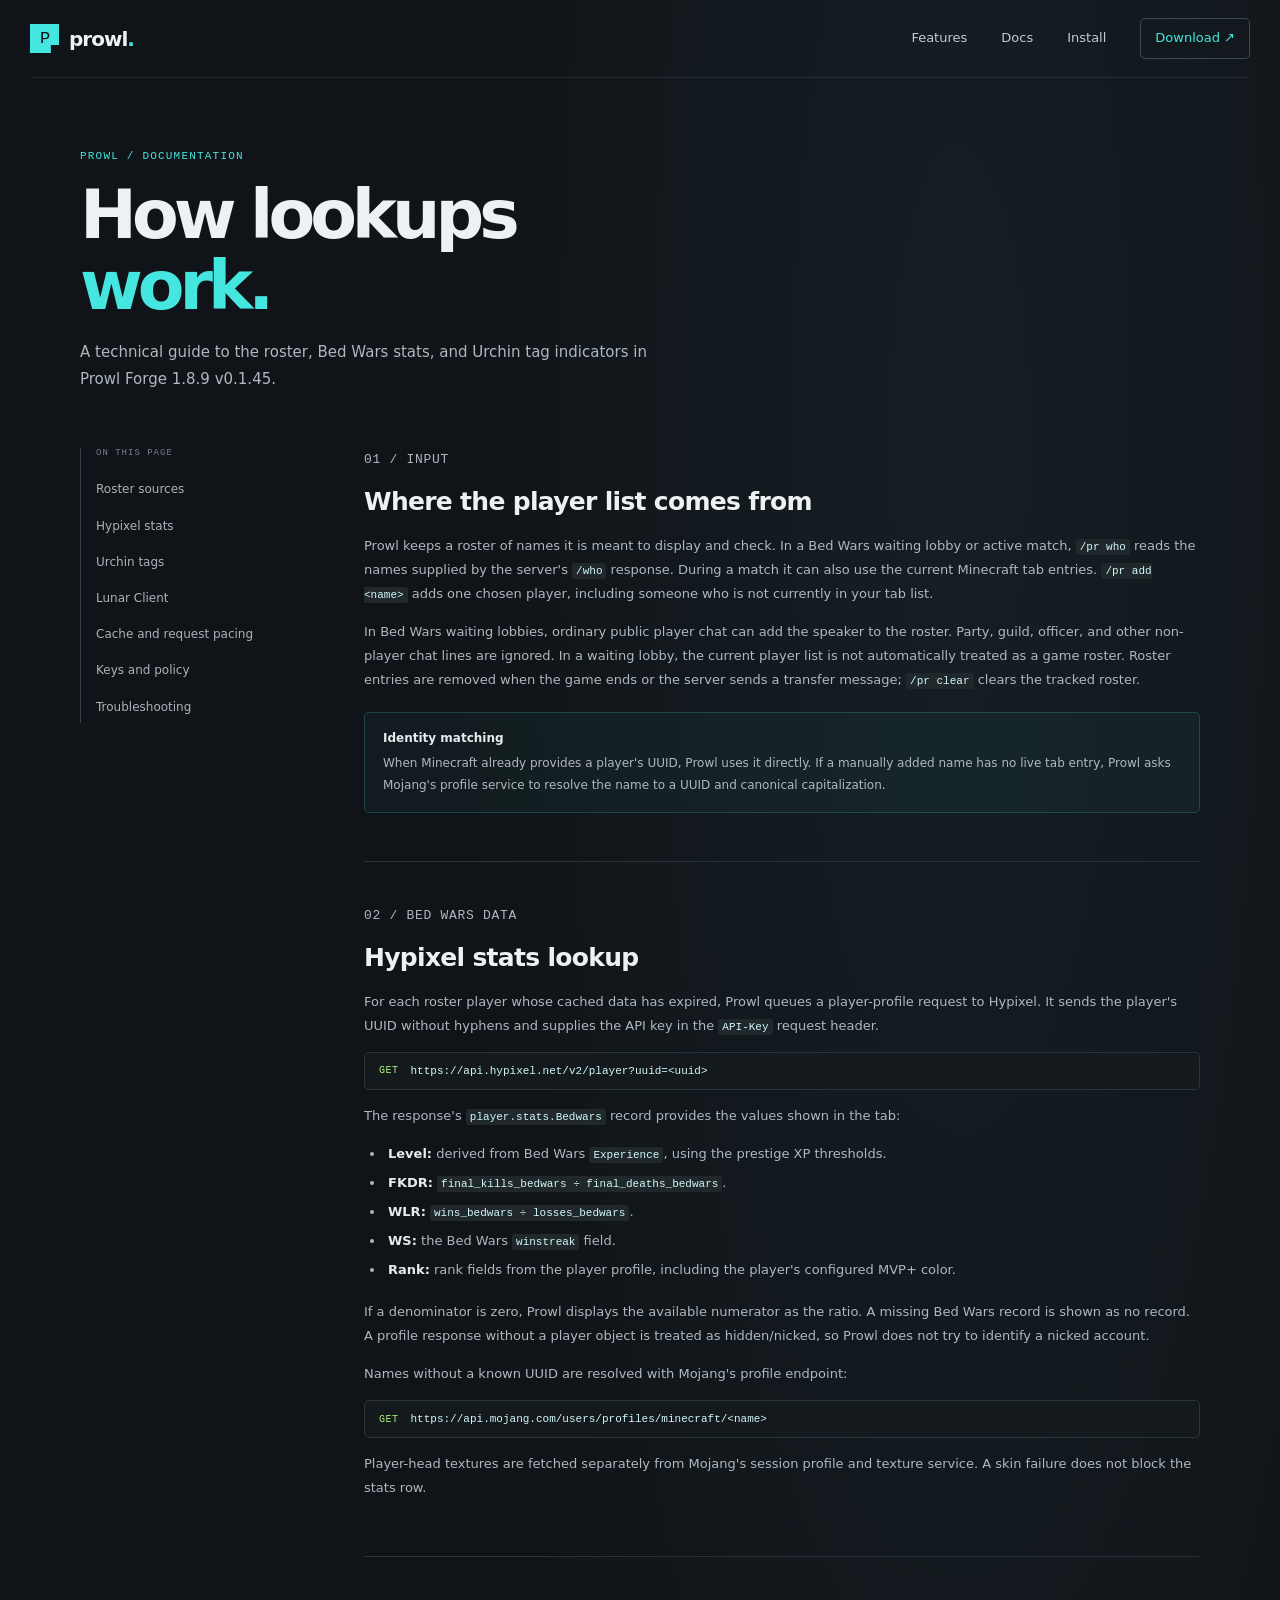
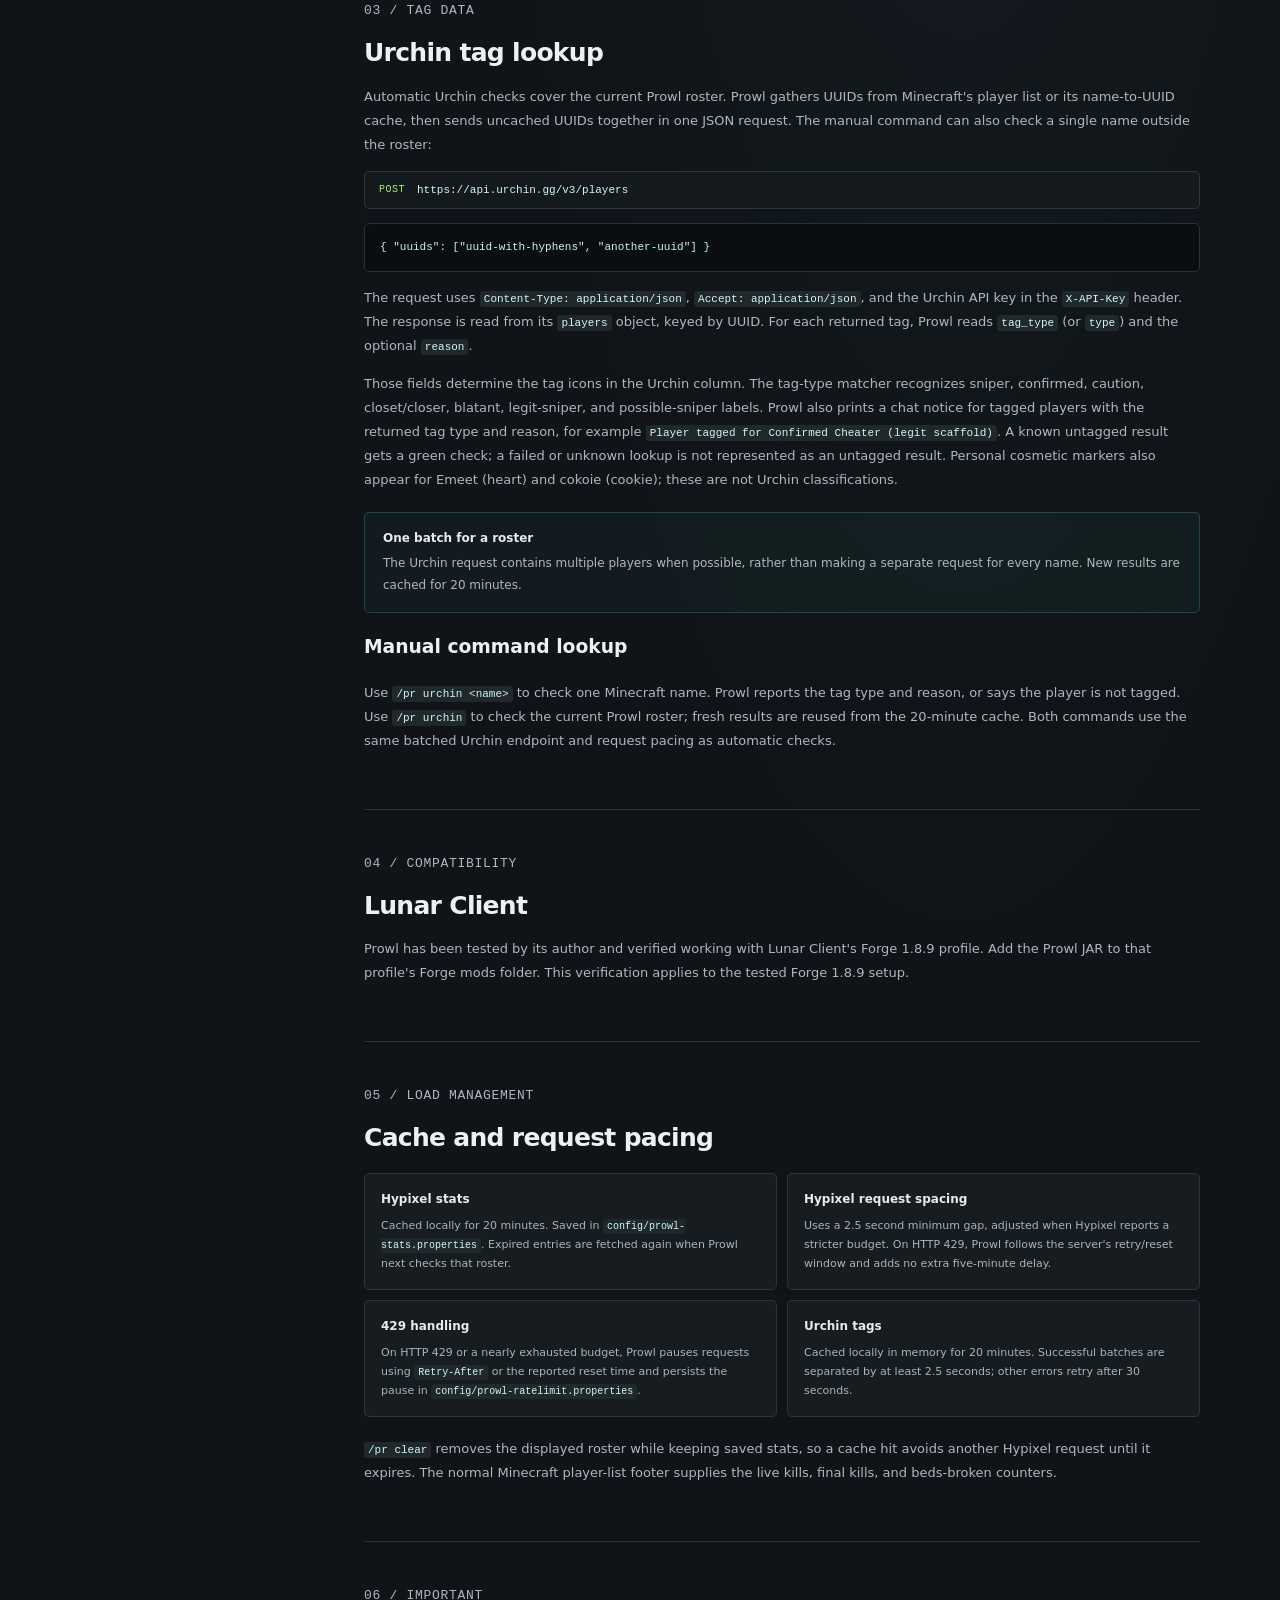
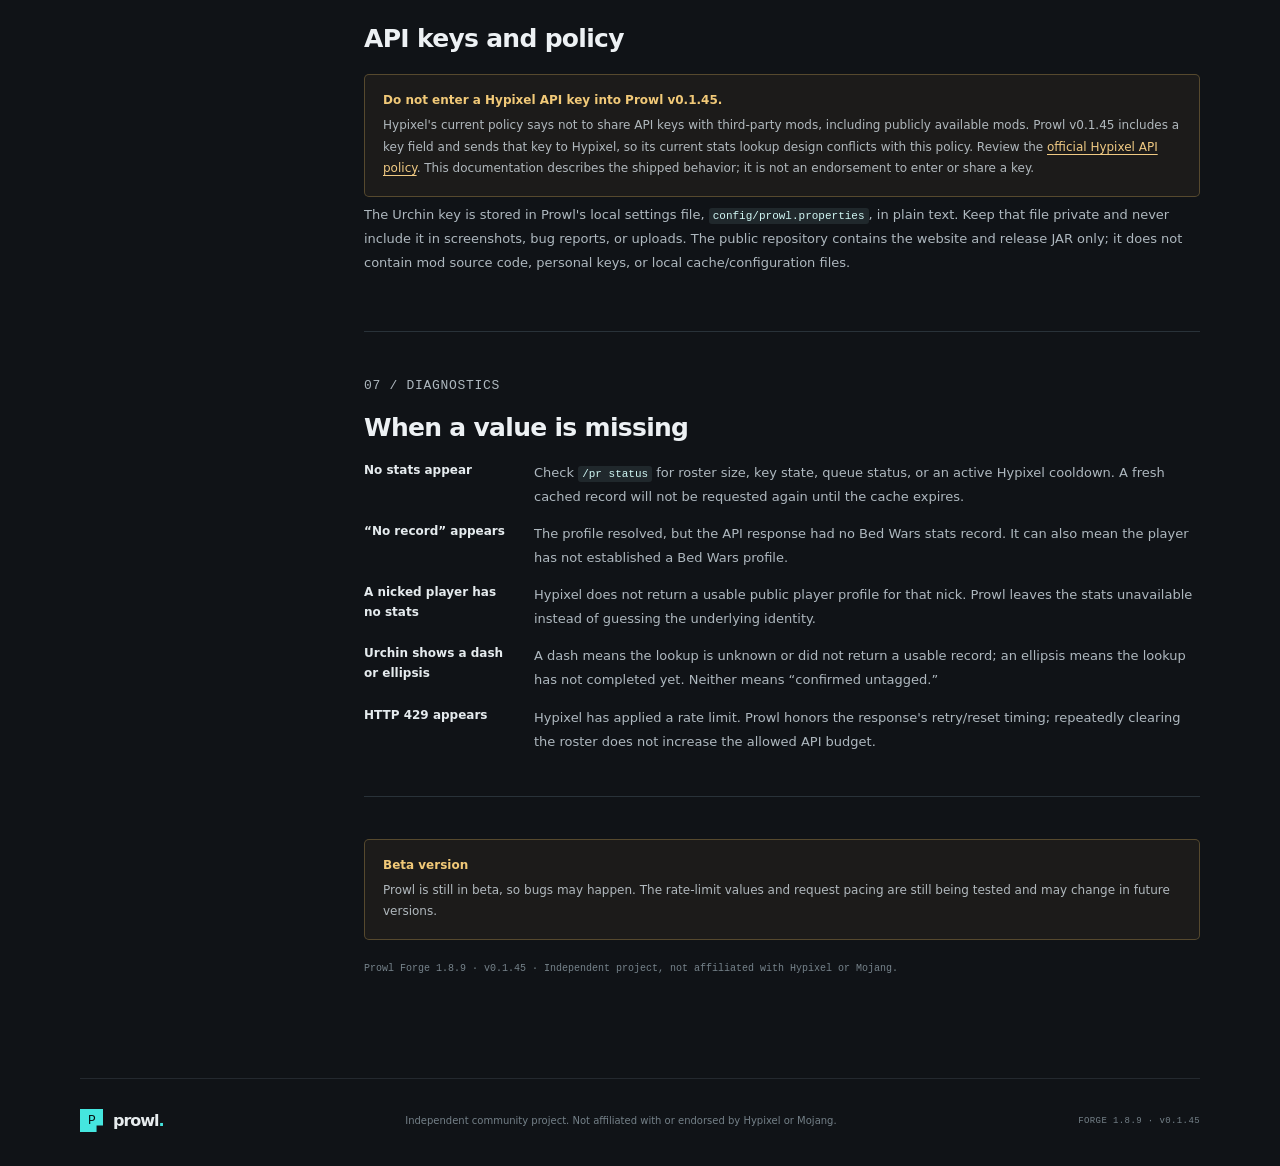
==== commit f9470ce8: "fix: repair beta launch and match counters" ====
--- a/public/docs.html
+++ b/public/docs.html
@@ -24,7 +24,7 @@
     <div class="docs-heading">
       <p class="eyebrow">PROWL / DOCUMENTATION</p>
       <h1>How lookups<br><span>work.</span></h1>
-      <p class="docs-lede">A technical guide to the roster, Bed Wars stats, and Urchin tag indicators in Prowl Forge 1.8.9 v0.1.44.</p>
+      <p class="docs-lede">A technical guide to the roster, Bed Wars stats, and Urchin tag indicators in Prowl Forge 1.8.9 v0.1.45.</p>
     </div>
 
     <div class="docs-layout">
@@ -91,17 +91,17 @@
           <h2>Cache and request pacing</h2>
           <div class="data-grid">
             <div><b>Hypixel stats</b><span>Cached locally for 20 minutes. Saved in <code>config/prowl-stats.properties</code>. Expired entries are fetched again when Prowl next checks that roster.</span></div>
-            <div><b>Hypixel request spacing</b><span>Starts at a 1.2 second minimum gap. When rate-limit headers are present, Prowl adjusts the gap based on the reported limit, remaining budget, and reset time.</span></div>
+            <div><b>Hypixel request spacing</b><span>Uses a 2.5 second minimum gap, adjusted when Hypixel reports a stricter budget. On HTTP 429, Prowl follows the server's retry/reset window and adds no extra five-minute delay.</span></div>
             <div><b>429 handling</b><span>On HTTP 429 or a nearly exhausted budget, Prowl pauses requests using <code>Retry-After</code> or the reported reset time and persists the pause in <code>config/prowl-ratelimit.properties</code>.</span></div>
-            <div><b>Urchin tags</b><span>Cached locally in memory for 20 minutes. Successful batches are separated by at least 2.5 seconds; other errors retry after 30 seconds and HTTP 429 retries after 5 minutes.</span></div>
+            <div><b>Urchin tags</b><span>Cached locally in memory for 20 minutes. Successful batches are separated by at least 2.5 seconds; other errors retry after 30 seconds.</span></div>
           </div>
-          <p><code>/pr clear</code> removes the displayed roster while keeping saved stats, so a cache hit avoids another Hypixel request until it expires. The rate-limit interval is adaptive, so 1.2 seconds is the starting pace, not a promise that every request will always run at that speed.</p>
+          <p><code>/pr clear</code> removes the displayed roster while keeping saved stats, so a cache hit avoids another Hypixel request until it expires. The normal Minecraft player-list footer supplies the live kills, final kills, and beds-broken counters.</p>
         </section>
 
         <section id="privacy">
           <p class="doc-kicker">06 / IMPORTANT</p>
           <h2>API keys and policy</h2>
-          <div class="callout callout-warning"><b>Do not enter a Hypixel API key into Prowl v0.1.44.</b><span>Hypixel's current policy says not to share API keys with third-party mods, including publicly available mods. Prowl v0.1.44 includes a key field and sends that key to Hypixel, so its current stats lookup design conflicts with this policy. Review the <a href="https://developer.hypixel.net/policies/" target="_blank" rel="noopener noreferrer">official Hypixel API policy</a>. This documentation describes the shipped behavior; it is not an endorsement to enter or share a key.</span></div>
+          <div class="callout callout-warning"><b>Do not enter a Hypixel API key into Prowl v0.1.45.</b><span>Hypixel's current policy says not to share API keys with third-party mods, including publicly available mods. Prowl v0.1.45 includes a key field and sends that key to Hypixel, so its current stats lookup design conflicts with this policy. Review the <a href="https://developer.hypixel.net/policies/" target="_blank" rel="noopener noreferrer">official Hypixel API policy</a>. This documentation describes the shipped behavior; it is not an endorsement to enter or share a key.</span></div>
           <p>The Urchin key is stored in Prowl's local settings file, <code>config/prowl.properties</code>, in plain text. Keep that file private and never include it in screenshots, bug reports, or uploads. The public repository contains the website and release JAR only; it does not contain mod source code, personal keys, or local cache/configuration files.</p>
         </section>
 
@@ -118,11 +118,12 @@
         </section>
 
         <div class="callout callout-warning beta-notice"><b>Beta version</b><span>Prowl is still in beta, so bugs may happen. The rate-limit values and request pacing are still being tested and may change in future versions.</span></div>
-        <p class="docs-updated">Prowl Forge 1.8.9 · v0.1.44 · Independent project, not affiliated with Hypixel or Mojang.</p>
+        <p class="docs-updated">Prowl Forge 1.8.9 · v0.1.45 · Independent project, not affiliated with Hypixel or Mojang.</p>
       </article>
     </div>
   </main>
 
-  <footer class="site-footer wrap"><a class="brand footer-brand" href="index.html"><span class="brand-mark">P</span><span>prowl<span class="brand-period">.</span></span></a><p>Independent community project. Not affiliated with or endorsed by Hypixel or Mojang.</p><span class="footer-version">FORGE 1.8.9 · v0.1.44</span></footer>
+  <footer class="site-footer wrap"><a class="brand footer-brand" href="index.html"><span class="brand-mark">P</span><span>prowl<span class="brand-period">.</span></span></a><p>Independent community project. Not affiliated with or endorsed by Hypixel or Mojang.</p><span class="footer-version">FORGE 1.8.9 · v0.1.45</span></footer>
 </body>
 </html>
+
--- a/public/styles.css
+++ b/public/styles.css
@@ -18,4 +18,7 @@
 @media(max-width:850px){.hero{grid-template-columns:1fr;gap:42px;padding-top:58px}.hero-copy{max-width:600px}.preview-shell{max-width:620px;width:100%;margin:auto}.install-layout{gap:45px}.section-intro{display:block}.section-intro h2{margin-top:12px}}
 @media(max-width:620px){.wrap,.site-header{width:min(100% - 32px,1120px)}.site-header{height:68px}nav{gap:15px;font-size:11px}nav>a:first-child{display:none}.nav-download{padding:7px 9px}.hero{padding-top:47px;padding-bottom:53px;min-height:0}h1{font-size:55px;letter-spacing:-3px}.lede{font-size:14px}.hero-actions{gap:16px;flex-wrap:wrap}.button{font-size:12px}.preview-shell{padding:10px}.tab-card{padding:13px 10px 10px}.tab-columns,.tab-row{grid-template-columns:minmax(94px,1fr) repeat(5,minmax(27px,.38fr));gap:3px}.tab-columns{font-size:7px}.tab-row{font-size:8px;padding:9px 4px}.tab-footer{gap:11px;font-size:8px}.preview-caption{font-size:7px}.trust-strip{display:grid;grid-template-columns:1fr;gap:12px;padding:17px 2px}.section{padding-top:74px;padding-bottom:76px}.feature-grid{grid-template-columns:1fr}.feature-card{min-height:190px}.install-layout{grid-template-columns:1fr;gap:27px;padding-top:68px;padding-bottom:65px}.policy-section{grid-template-columns:28px 1fr;gap:13px;padding:19px;margin-top:46px;margin-bottom:48px}.site-footer{padding-block:21px;flex-wrap:wrap;justify-content:flex-start}.site-footer p{order:3;flex-basis:100%}.footer-version{margin-left:auto}}
 @media(prefers-reduced-motion:reduce){html{scroll-behavior:auto}*,*::before,*::after{transition:none!important}}
+.feature-grid{grid-template-columns:repeat(4,minmax(0,1fr))}
+@media(max-width:850px){.feature-grid{grid-template-columns:repeat(2,minmax(0,1fr))}}
+@media(max-width:620px){.feature-grid{grid-template-columns:1fr}}
 
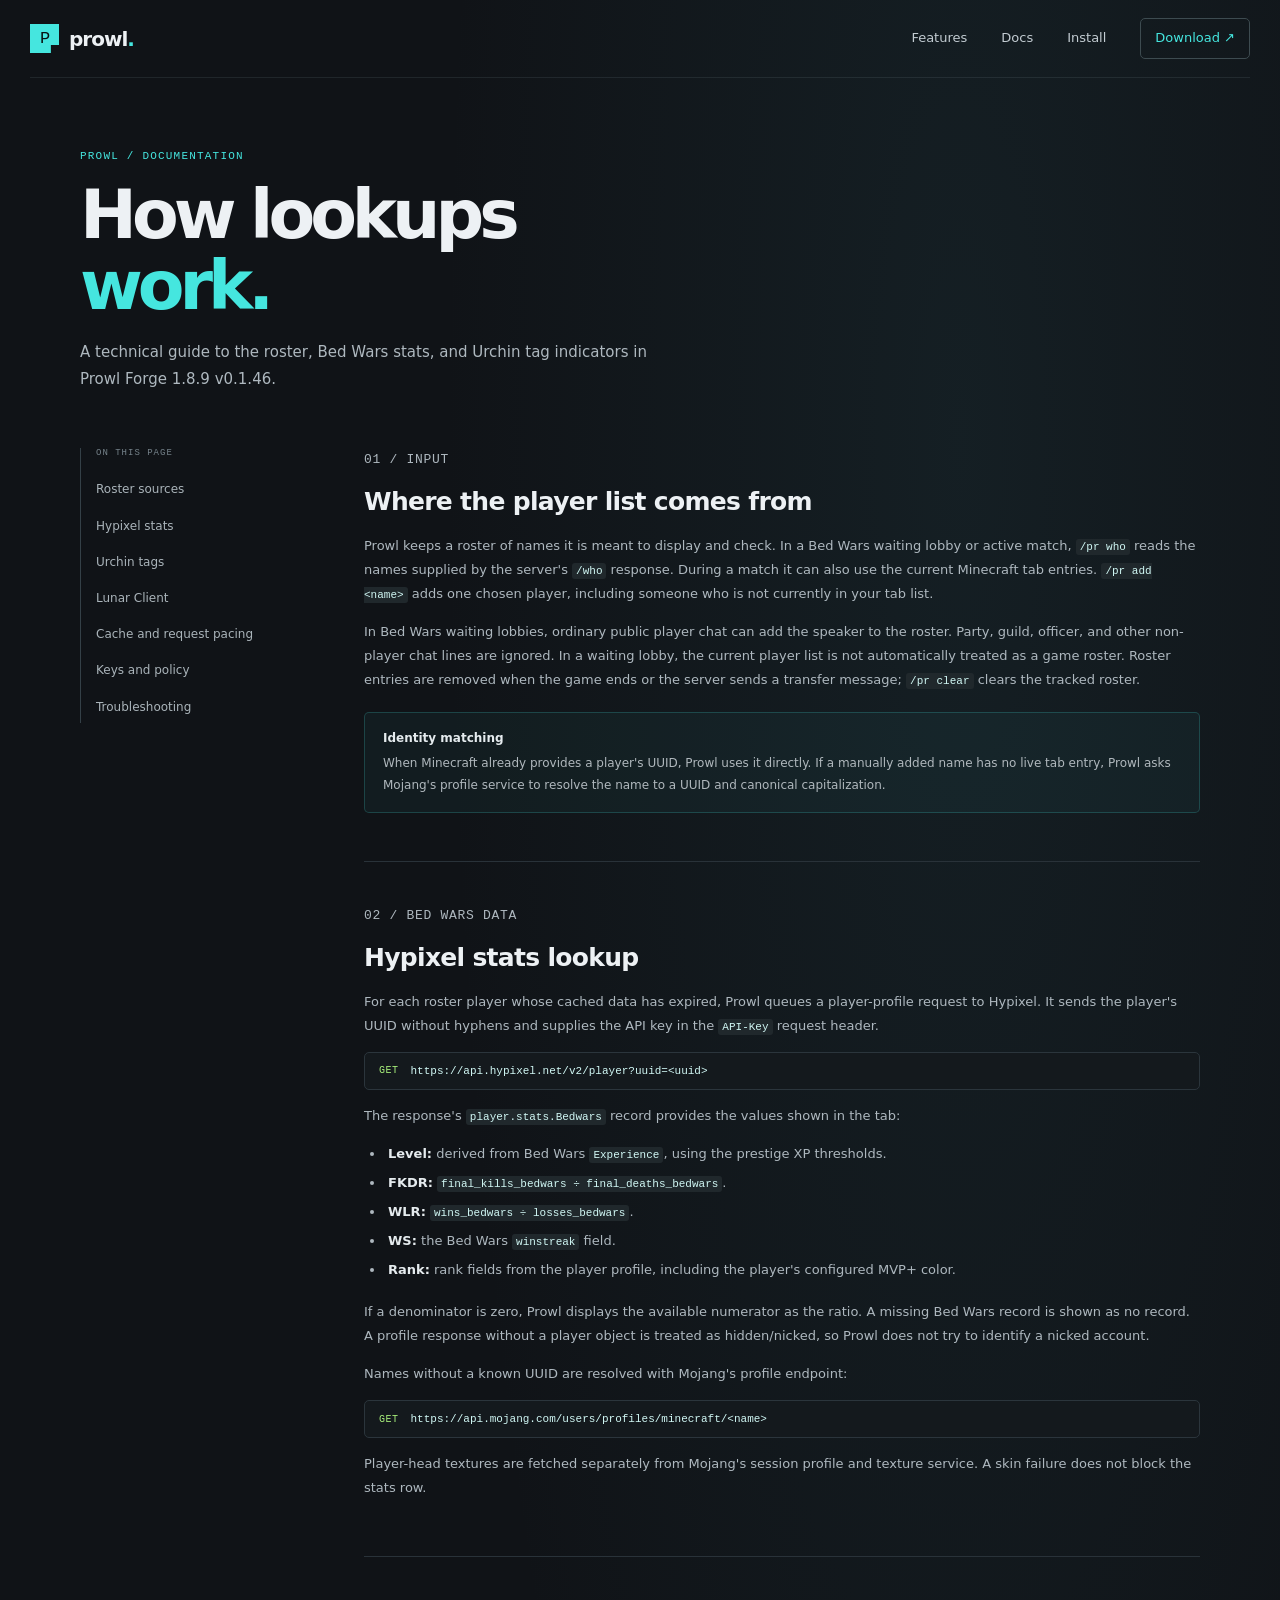
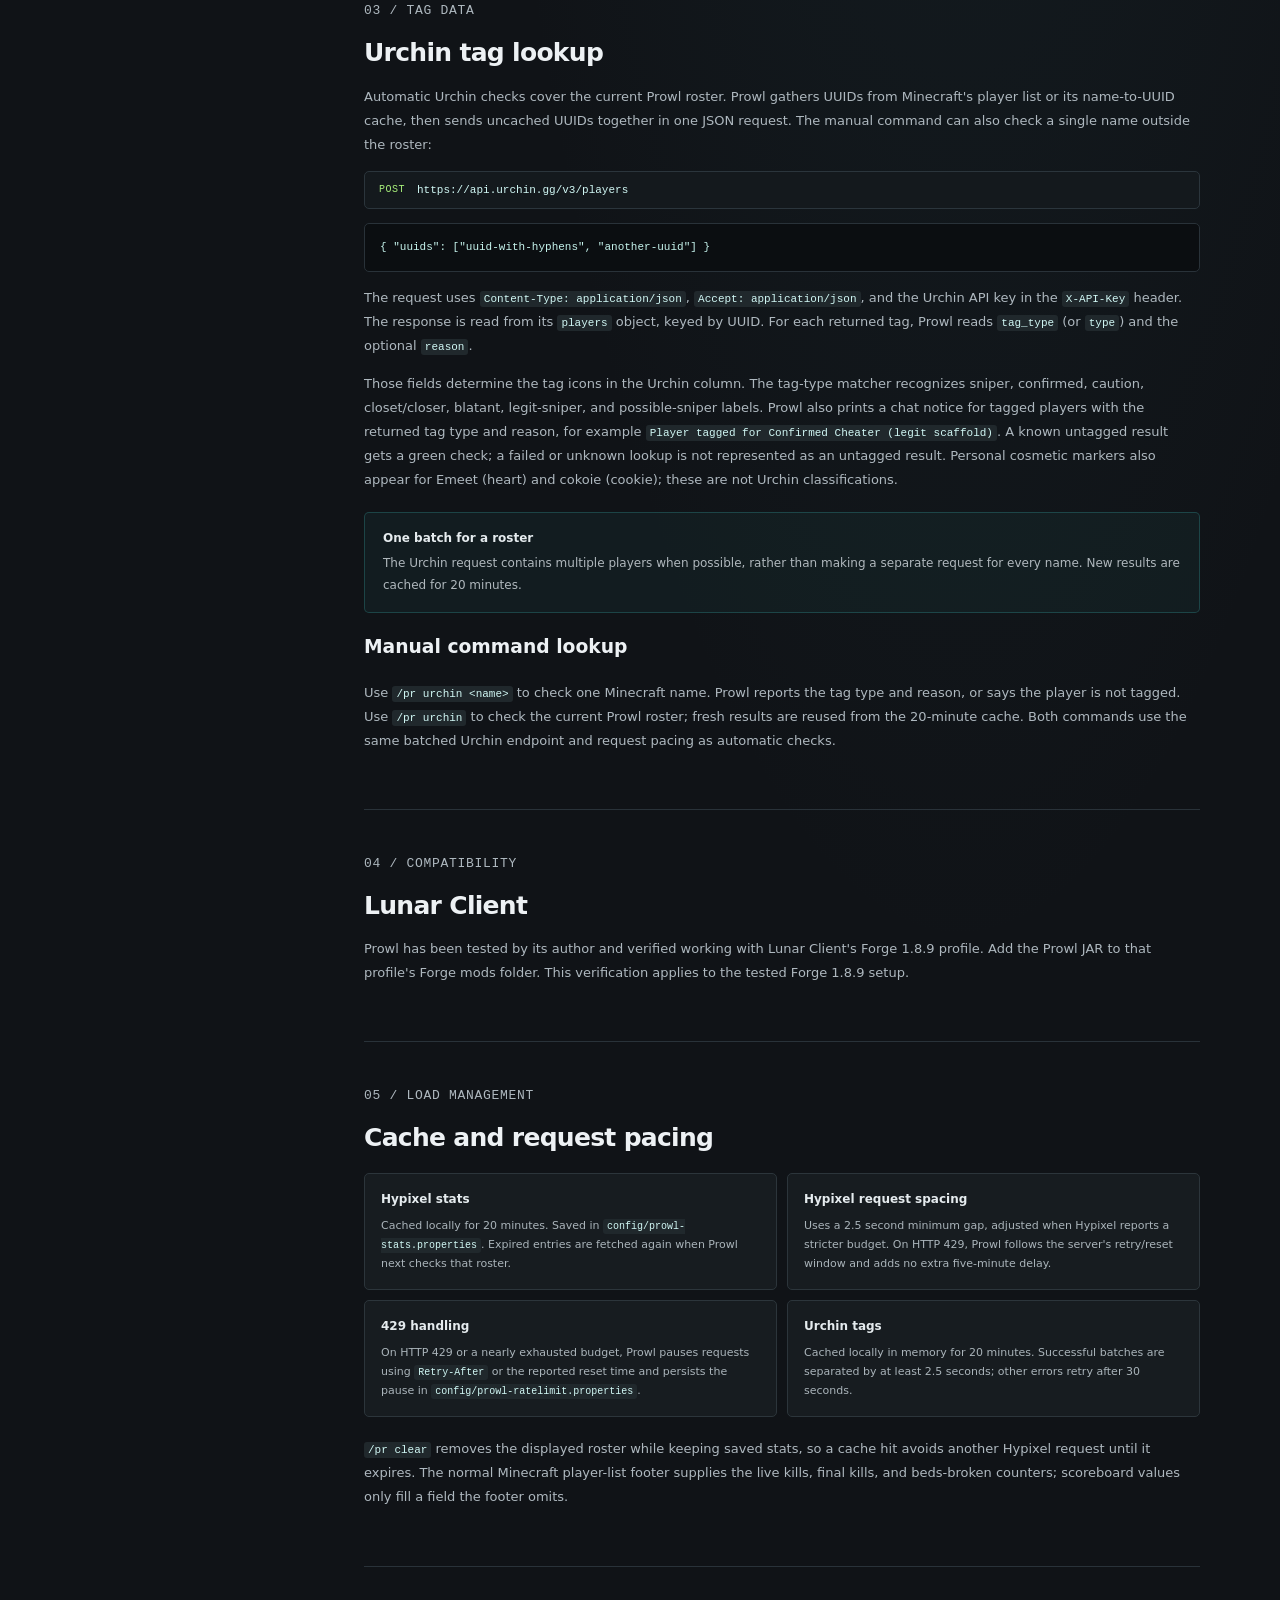
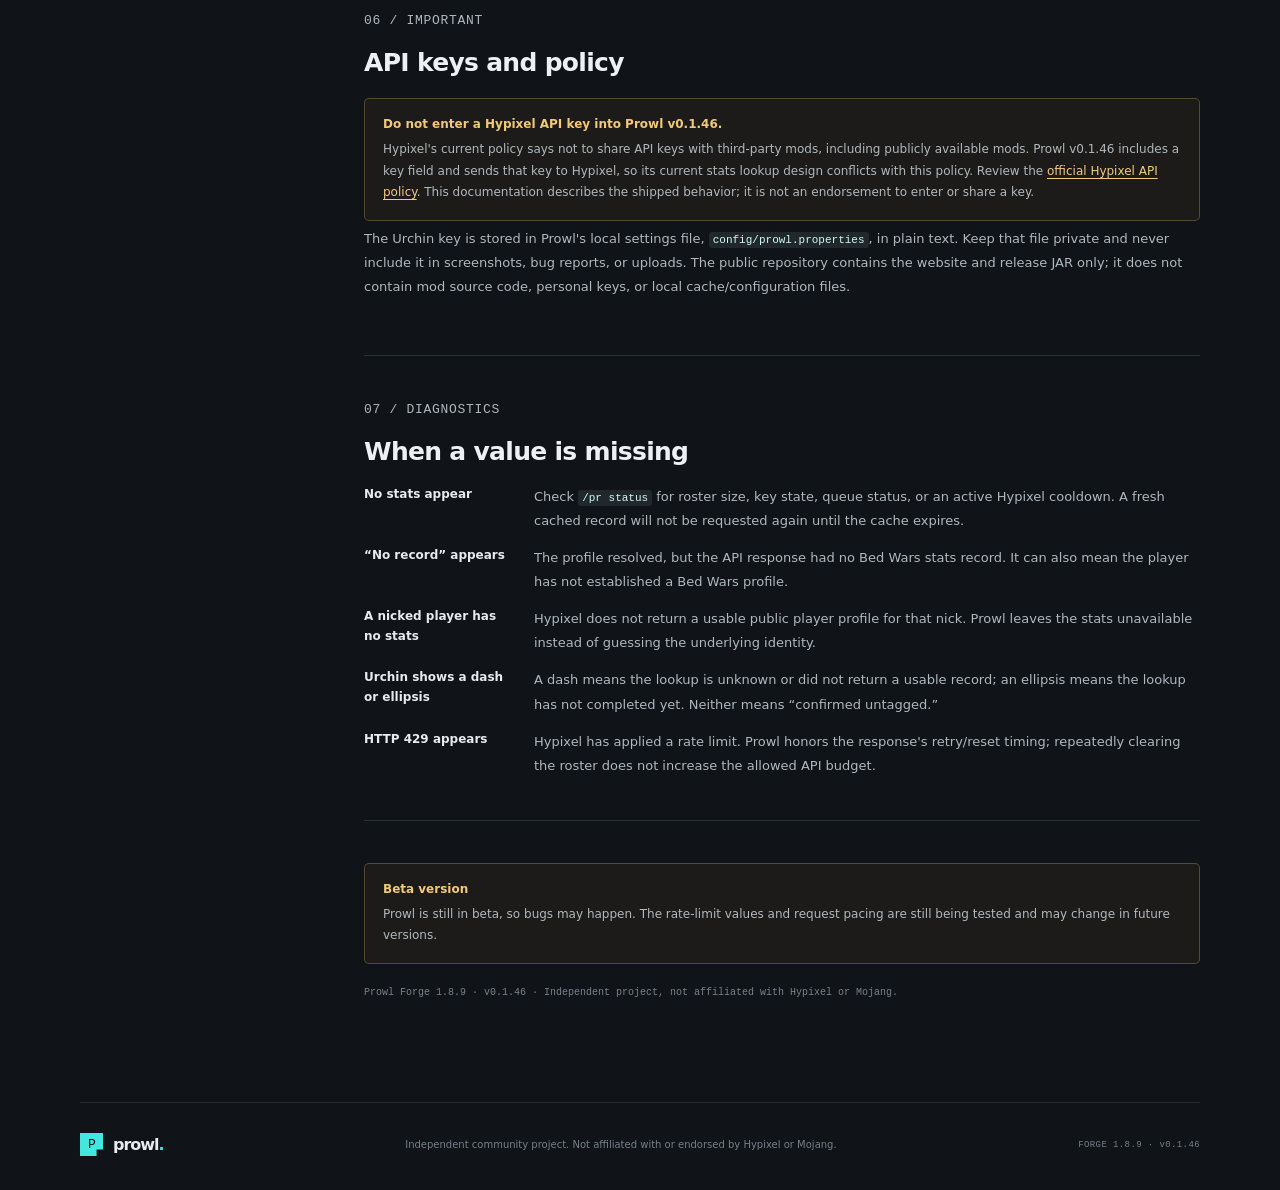
==== commit a3b6a346: "fix: use live tab counters and restore Bed Wars visuals" ====
--- a/public/docs.html
+++ b/public/docs.html
@@ -24,7 +24,7 @@
     <div class="docs-heading">
       <p class="eyebrow">PROWL / DOCUMENTATION</p>
       <h1>How lookups<br><span>work.</span></h1>
-      <p class="docs-lede">A technical guide to the roster, Bed Wars stats, and Urchin tag indicators in Prowl Forge 1.8.9 v0.1.45.</p>
+      <p class="docs-lede">A technical guide to the roster, Bed Wars stats, and Urchin tag indicators in Prowl Forge 1.8.9 v0.1.46.</p>
     </div>
 
     <div class="docs-layout">
@@ -95,13 +95,13 @@
             <div><b>429 handling</b><span>On HTTP 429 or a nearly exhausted budget, Prowl pauses requests using <code>Retry-After</code> or the reported reset time and persists the pause in <code>config/prowl-ratelimit.properties</code>.</span></div>
             <div><b>Urchin tags</b><span>Cached locally in memory for 20 minutes. Successful batches are separated by at least 2.5 seconds; other errors retry after 30 seconds.</span></div>
           </div>
-          <p><code>/pr clear</code> removes the displayed roster while keeping saved stats, so a cache hit avoids another Hypixel request until it expires. The normal Minecraft player-list footer supplies the live kills, final kills, and beds-broken counters.</p>
+          <p><code>/pr clear</code> removes the displayed roster while keeping saved stats, so a cache hit avoids another Hypixel request until it expires. The normal Minecraft player-list footer supplies the live kills, final kills, and beds-broken counters; scoreboard values only fill a field the footer omits.</p>
         </section>
 
         <section id="privacy">
           <p class="doc-kicker">06 / IMPORTANT</p>
           <h2>API keys and policy</h2>
-          <div class="callout callout-warning"><b>Do not enter a Hypixel API key into Prowl v0.1.45.</b><span>Hypixel's current policy says not to share API keys with third-party mods, including publicly available mods. Prowl v0.1.45 includes a key field and sends that key to Hypixel, so its current stats lookup design conflicts with this policy. Review the <a href="https://developer.hypixel.net/policies/" target="_blank" rel="noopener noreferrer">official Hypixel API policy</a>. This documentation describes the shipped behavior; it is not an endorsement to enter or share a key.</span></div>
+          <div class="callout callout-warning"><b>Do not enter a Hypixel API key into Prowl v0.1.46.</b><span>Hypixel's current policy says not to share API keys with third-party mods, including publicly available mods. Prowl v0.1.46 includes a key field and sends that key to Hypixel, so its current stats lookup design conflicts with this policy. Review the <a href="https://developer.hypixel.net/policies/" target="_blank" rel="noopener noreferrer">official Hypixel API policy</a>. This documentation describes the shipped behavior; it is not an endorsement to enter or share a key.</span></div>
           <p>The Urchin key is stored in Prowl's local settings file, <code>config/prowl.properties</code>, in plain text. Keep that file private and never include it in screenshots, bug reports, or uploads. The public repository contains the website and release JAR only; it does not contain mod source code, personal keys, or local cache/configuration files.</p>
         </section>
 
@@ -118,12 +118,11 @@
         </section>
 
         <div class="callout callout-warning beta-notice"><b>Beta version</b><span>Prowl is still in beta, so bugs may happen. The rate-limit values and request pacing are still being tested and may change in future versions.</span></div>
-        <p class="docs-updated">Prowl Forge 1.8.9 · v0.1.45 · Independent project, not affiliated with Hypixel or Mojang.</p>
+        <p class="docs-updated">Prowl Forge 1.8.9 · v0.1.46 · Independent project, not affiliated with Hypixel or Mojang.</p>
       </article>
     </div>
   </main>
 
-  <footer class="site-footer wrap"><a class="brand footer-brand" href="index.html"><span class="brand-mark">P</span><span>prowl<span class="brand-period">.</span></span></a><p>Independent community project. Not affiliated with or endorsed by Hypixel or Mojang.</p><span class="footer-version">FORGE 1.8.9 · v0.1.45</span></footer>
+  <footer class="site-footer wrap"><a class="brand footer-brand" href="index.html"><span class="brand-mark">P</span><span>prowl<span class="brand-period">.</span></span></a><p>Independent community project. Not affiliated with or endorsed by Hypixel or Mojang.</p><span class="footer-version">FORGE 1.8.9 · v0.1.46</span></footer>
 </body>
 </html>
-
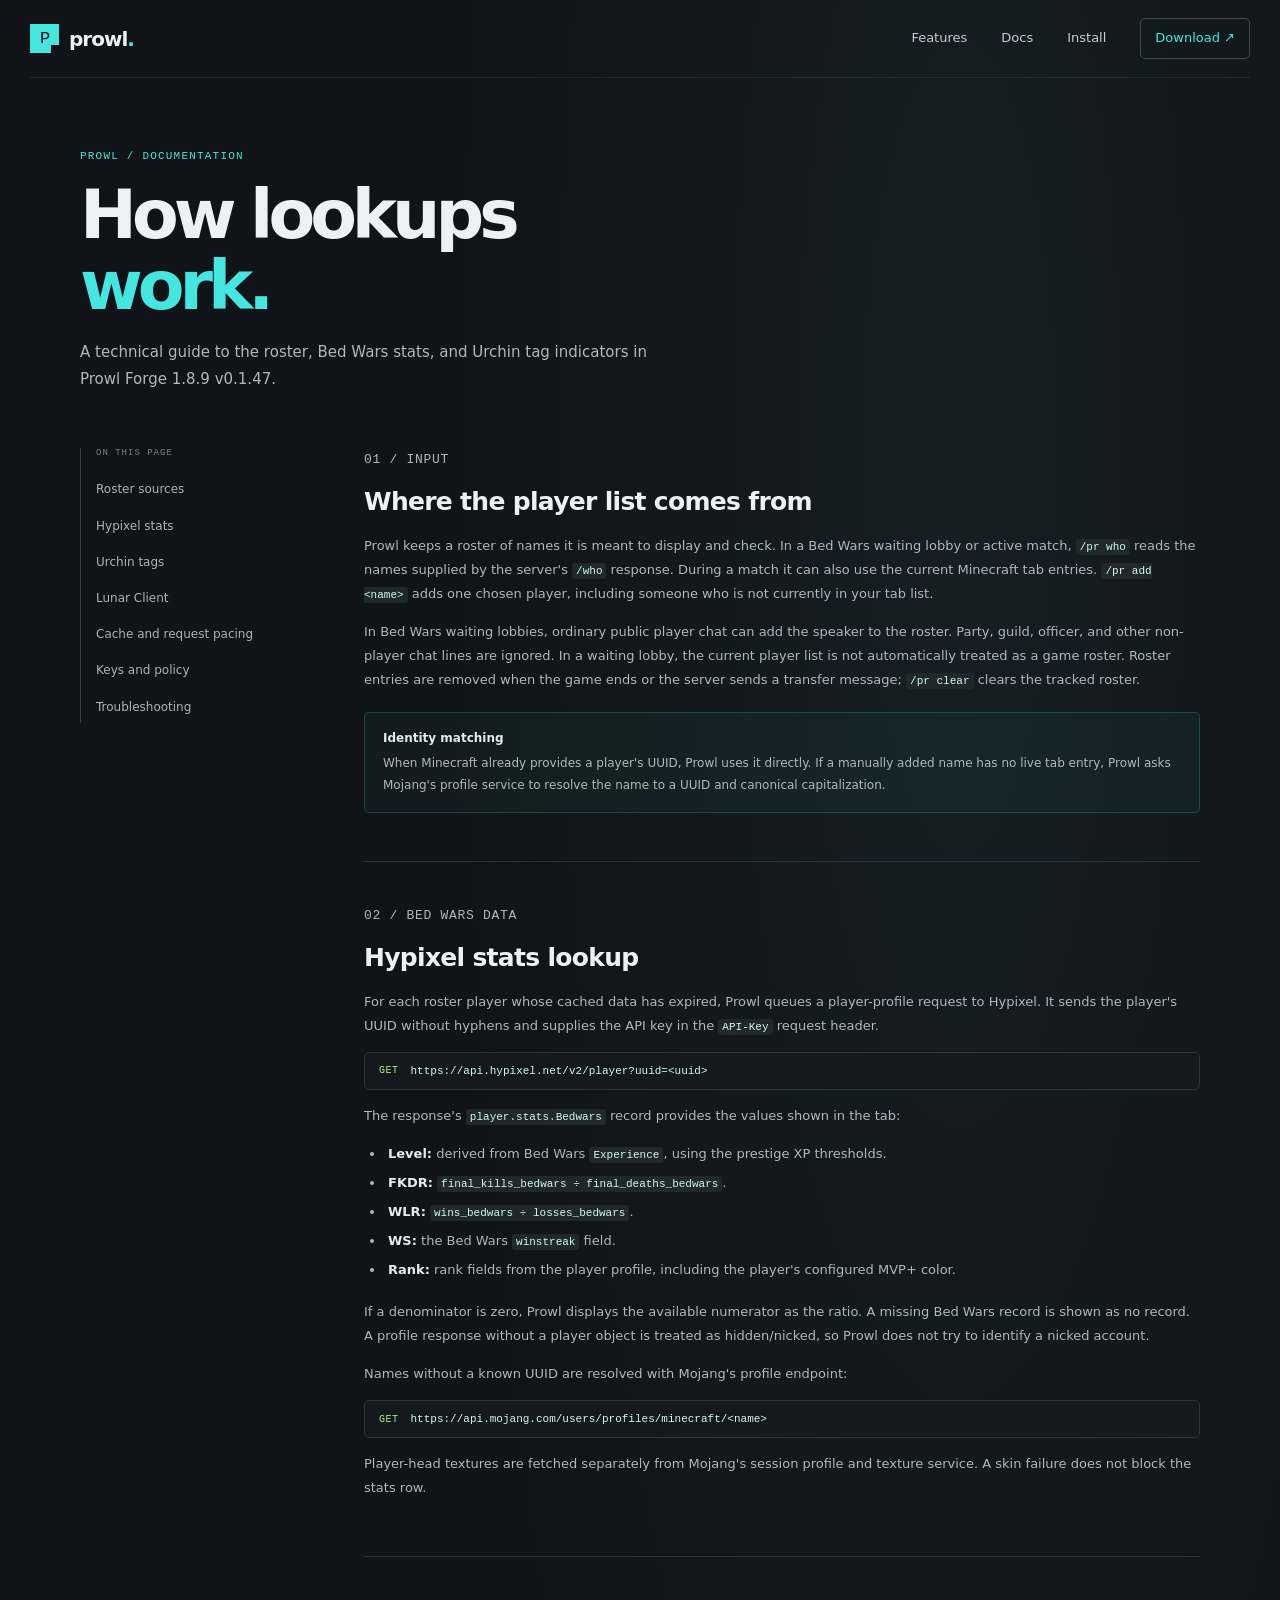
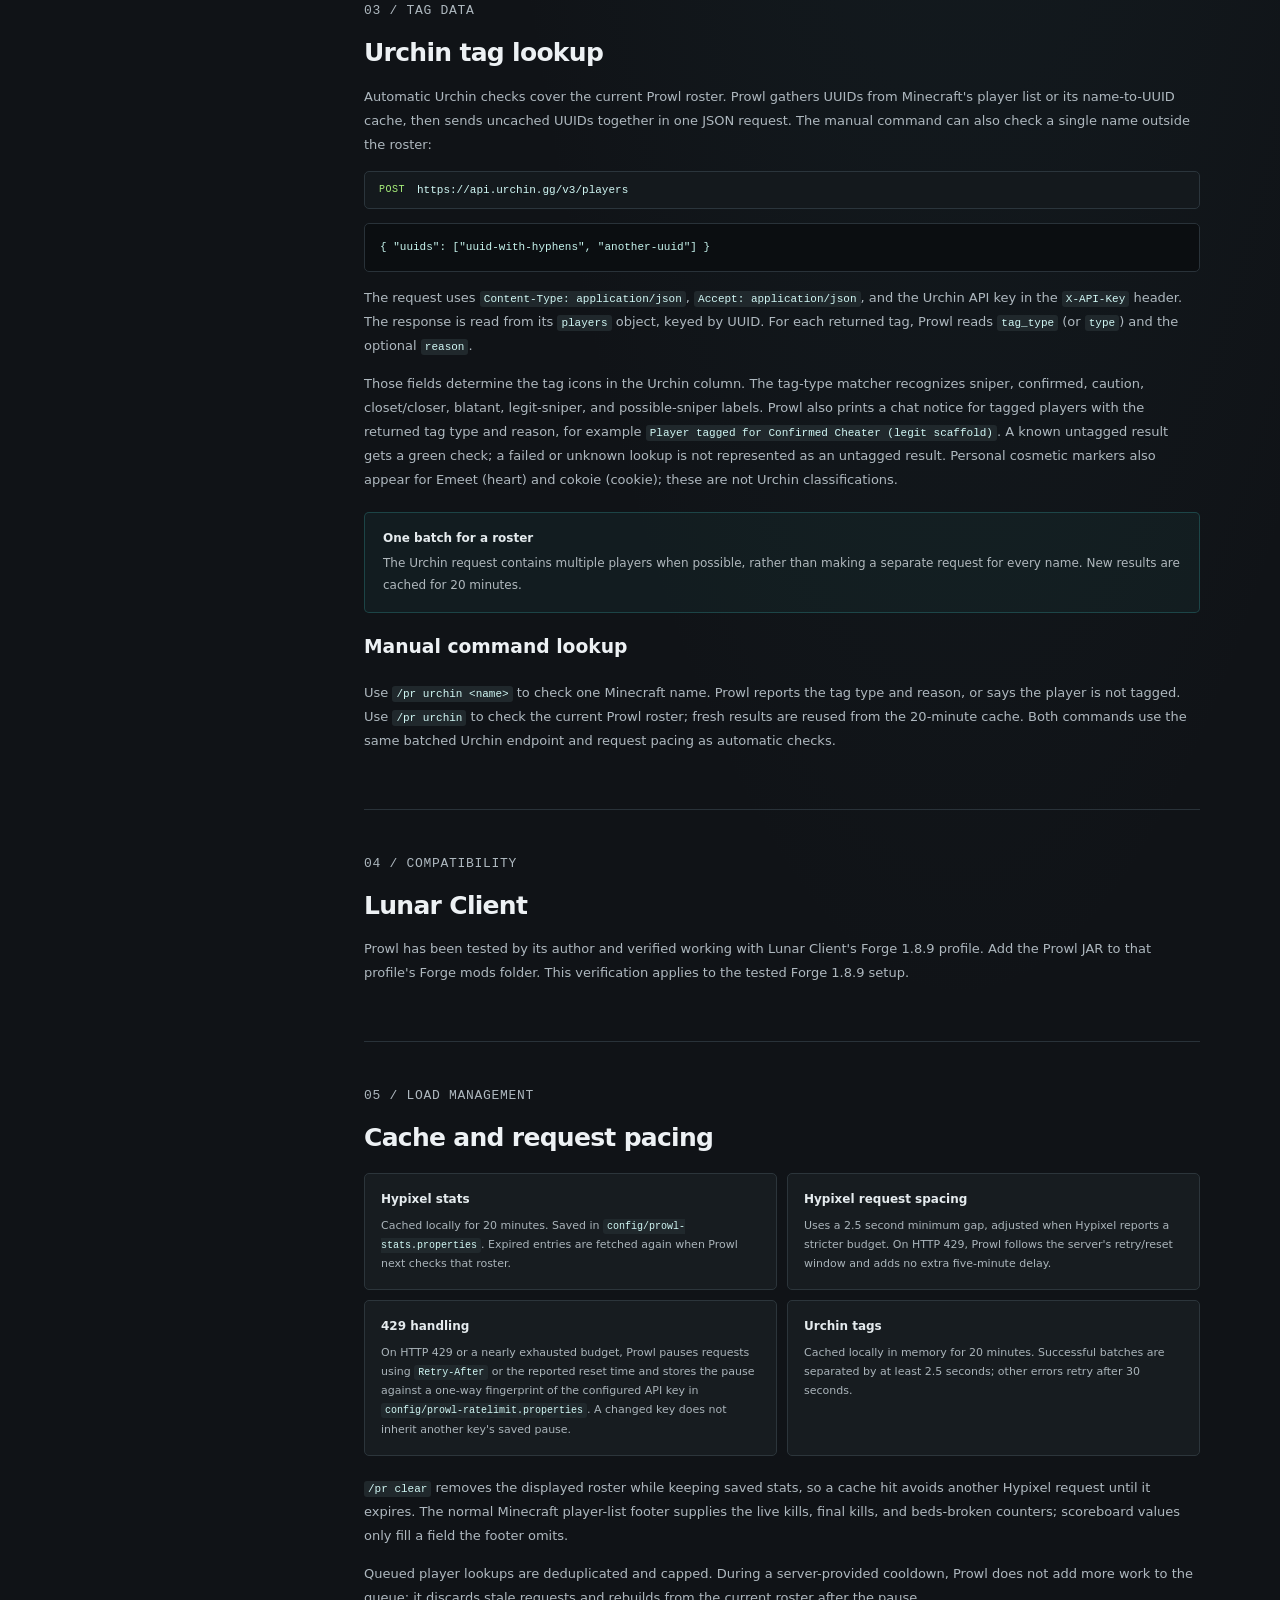
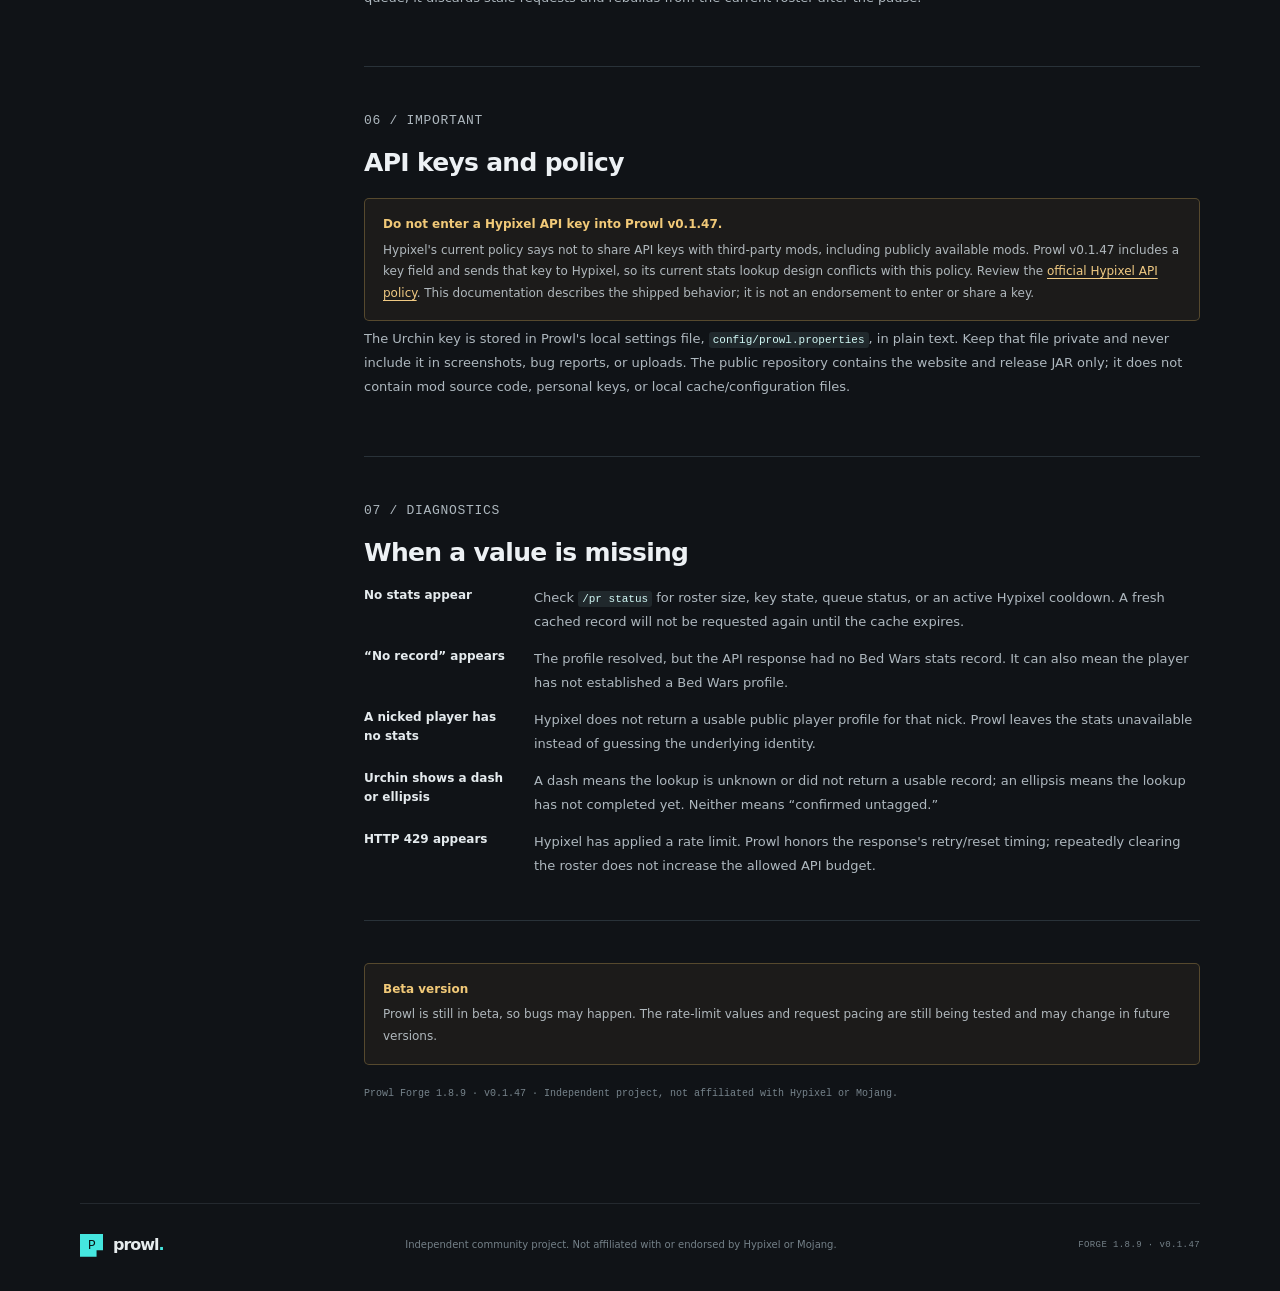
==== commit 245ed553: "fix: prevent Hypixel stats queue backlog" ====
--- a/public/docs.html
+++ b/public/docs.html
@@ -24,7 +24,7 @@
     <div class="docs-heading">
       <p class="eyebrow">PROWL / DOCUMENTATION</p>
       <h1>How lookups<br><span>work.</span></h1>
-      <p class="docs-lede">A technical guide to the roster, Bed Wars stats, and Urchin tag indicators in Prowl Forge 1.8.9 v0.1.46.</p>
+      <p class="docs-lede">A technical guide to the roster, Bed Wars stats, and Urchin tag indicators in Prowl Forge 1.8.9 v0.1.47.</p>
     </div>
 
     <div class="docs-layout">
@@ -92,16 +92,17 @@
           <div class="data-grid">
             <div><b>Hypixel stats</b><span>Cached locally for 20 minutes. Saved in <code>config/prowl-stats.properties</code>. Expired entries are fetched again when Prowl next checks that roster.</span></div>
             <div><b>Hypixel request spacing</b><span>Uses a 2.5 second minimum gap, adjusted when Hypixel reports a stricter budget. On HTTP 429, Prowl follows the server's retry/reset window and adds no extra five-minute delay.</span></div>
-            <div><b>429 handling</b><span>On HTTP 429 or a nearly exhausted budget, Prowl pauses requests using <code>Retry-After</code> or the reported reset time and persists the pause in <code>config/prowl-ratelimit.properties</code>.</span></div>
+            <div><b>429 handling</b><span>On HTTP 429 or a nearly exhausted budget, Prowl pauses requests using <code>Retry-After</code> or the reported reset time and stores the pause against a one-way fingerprint of the configured API key in <code>config/prowl-ratelimit.properties</code>. A changed key does not inherit another key's saved pause.</span></div>
             <div><b>Urchin tags</b><span>Cached locally in memory for 20 minutes. Successful batches are separated by at least 2.5 seconds; other errors retry after 30 seconds.</span></div>
           </div>
           <p><code>/pr clear</code> removes the displayed roster while keeping saved stats, so a cache hit avoids another Hypixel request until it expires. The normal Minecraft player-list footer supplies the live kills, final kills, and beds-broken counters; scoreboard values only fill a field the footer omits.</p>
+          <p>Queued player lookups are deduplicated and capped. During a server-provided cooldown, Prowl does not add more work to the queue; it discards stale requests and rebuilds from the current roster after the pause.</p>
         </section>
 
         <section id="privacy">
           <p class="doc-kicker">06 / IMPORTANT</p>
           <h2>API keys and policy</h2>
-          <div class="callout callout-warning"><b>Do not enter a Hypixel API key into Prowl v0.1.46.</b><span>Hypixel's current policy says not to share API keys with third-party mods, including publicly available mods. Prowl v0.1.46 includes a key field and sends that key to Hypixel, so its current stats lookup design conflicts with this policy. Review the <a href="https://developer.hypixel.net/policies/" target="_blank" rel="noopener noreferrer">official Hypixel API policy</a>. This documentation describes the shipped behavior; it is not an endorsement to enter or share a key.</span></div>
+          <div class="callout callout-warning"><b>Do not enter a Hypixel API key into Prowl v0.1.47.</b><span>Hypixel's current policy says not to share API keys with third-party mods, including publicly available mods. Prowl v0.1.47 includes a key field and sends that key to Hypixel, so its current stats lookup design conflicts with this policy. Review the <a href="https://developer.hypixel.net/policies/" target="_blank" rel="noopener noreferrer">official Hypixel API policy</a>. This documentation describes the shipped behavior; it is not an endorsement to enter or share a key.</span></div>
           <p>The Urchin key is stored in Prowl's local settings file, <code>config/prowl.properties</code>, in plain text. Keep that file private and never include it in screenshots, bug reports, or uploads. The public repository contains the website and release JAR only; it does not contain mod source code, personal keys, or local cache/configuration files.</p>
         </section>
 
@@ -118,11 +119,12 @@
         </section>
 
         <div class="callout callout-warning beta-notice"><b>Beta version</b><span>Prowl is still in beta, so bugs may happen. The rate-limit values and request pacing are still being tested and may change in future versions.</span></div>
-        <p class="docs-updated">Prowl Forge 1.8.9 · v0.1.46 · Independent project, not affiliated with Hypixel or Mojang.</p>
+        <p class="docs-updated">Prowl Forge 1.8.9 · v0.1.47 · Independent project, not affiliated with Hypixel or Mojang.</p>
       </article>
     </div>
   </main>
 
-  <footer class="site-footer wrap"><a class="brand footer-brand" href="index.html"><span class="brand-mark">P</span><span>prowl<span class="brand-period">.</span></span></a><p>Independent community project. Not affiliated with or endorsed by Hypixel or Mojang.</p><span class="footer-version">FORGE 1.8.9 · v0.1.46</span></footer>
+  <footer class="site-footer wrap"><a class="brand footer-brand" href="index.html"><span class="brand-mark">P</span><span>prowl<span class="brand-period">.</span></span></a><p>Independent community project. Not affiliated with or endorsed by Hypixel or Mojang.</p><span class="footer-version">FORGE 1.8.9 · v0.1.47</span></footer>
 </body>
 </html>
+
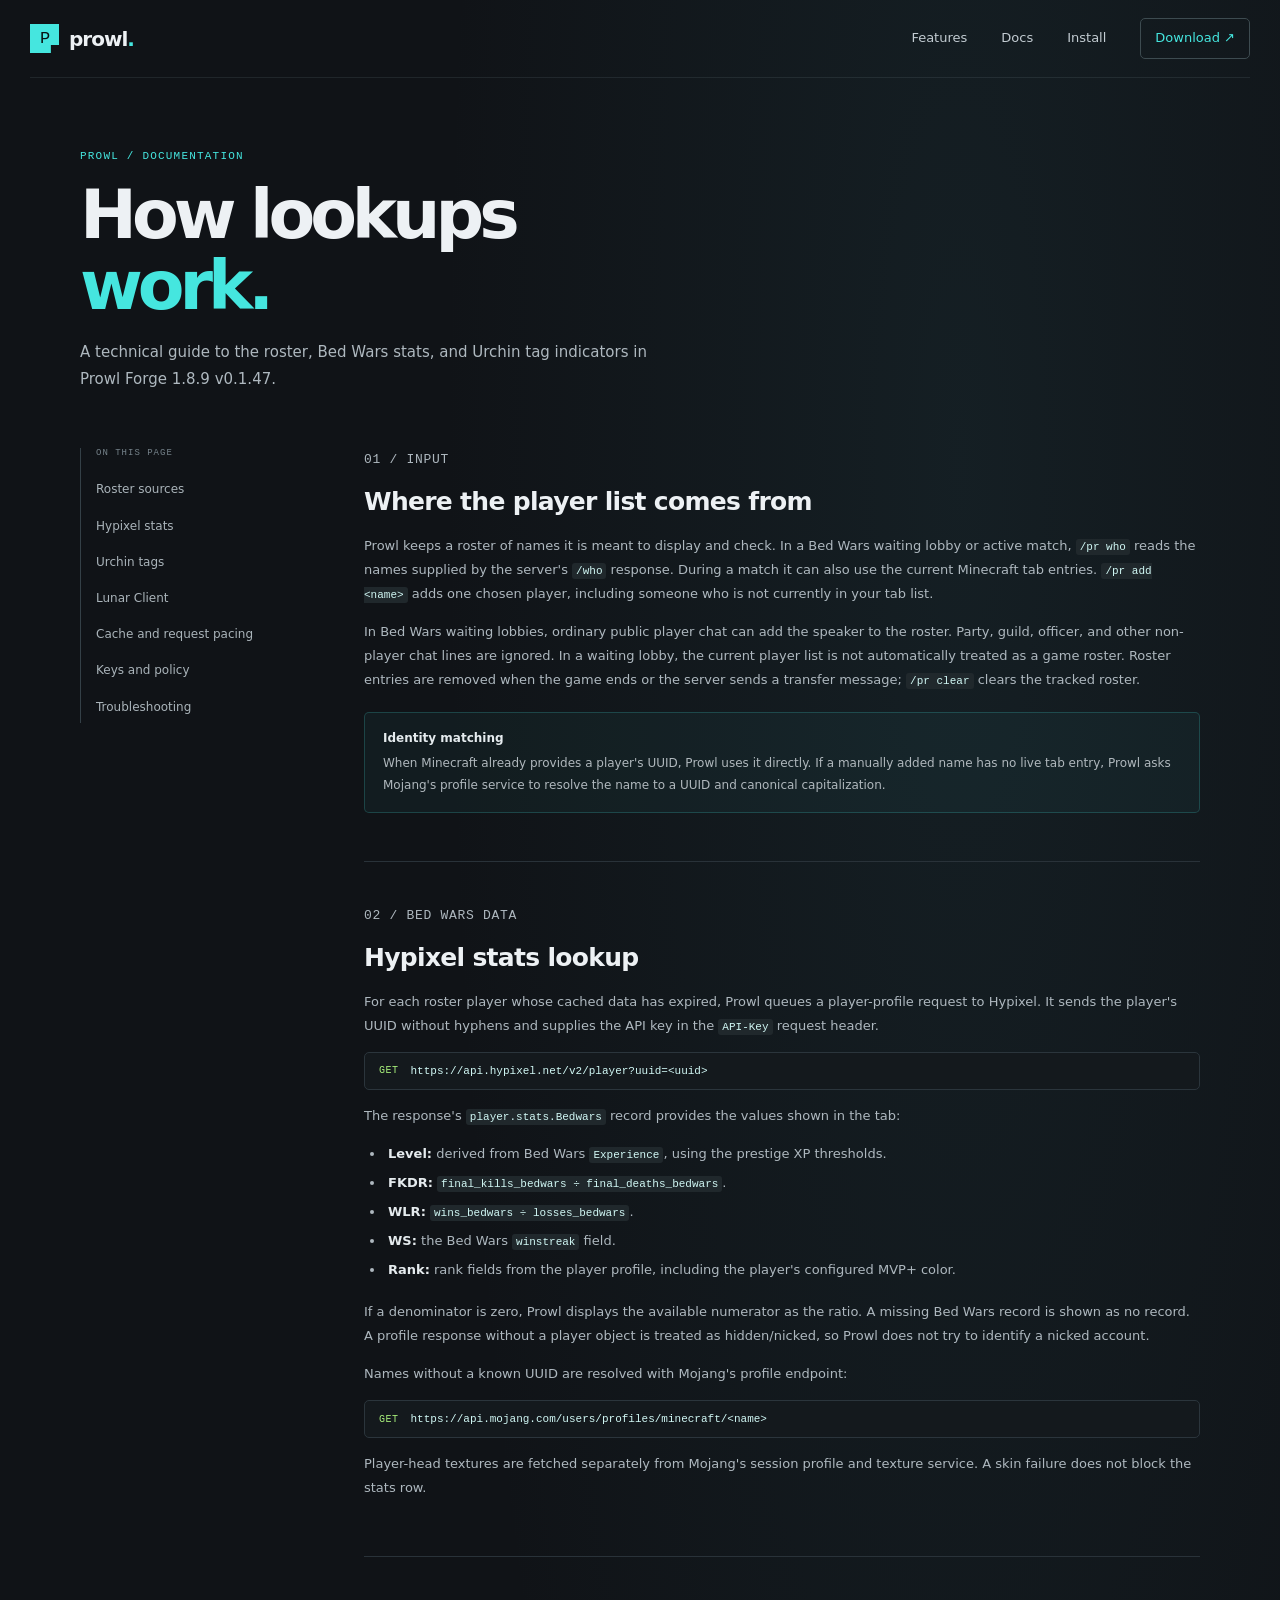
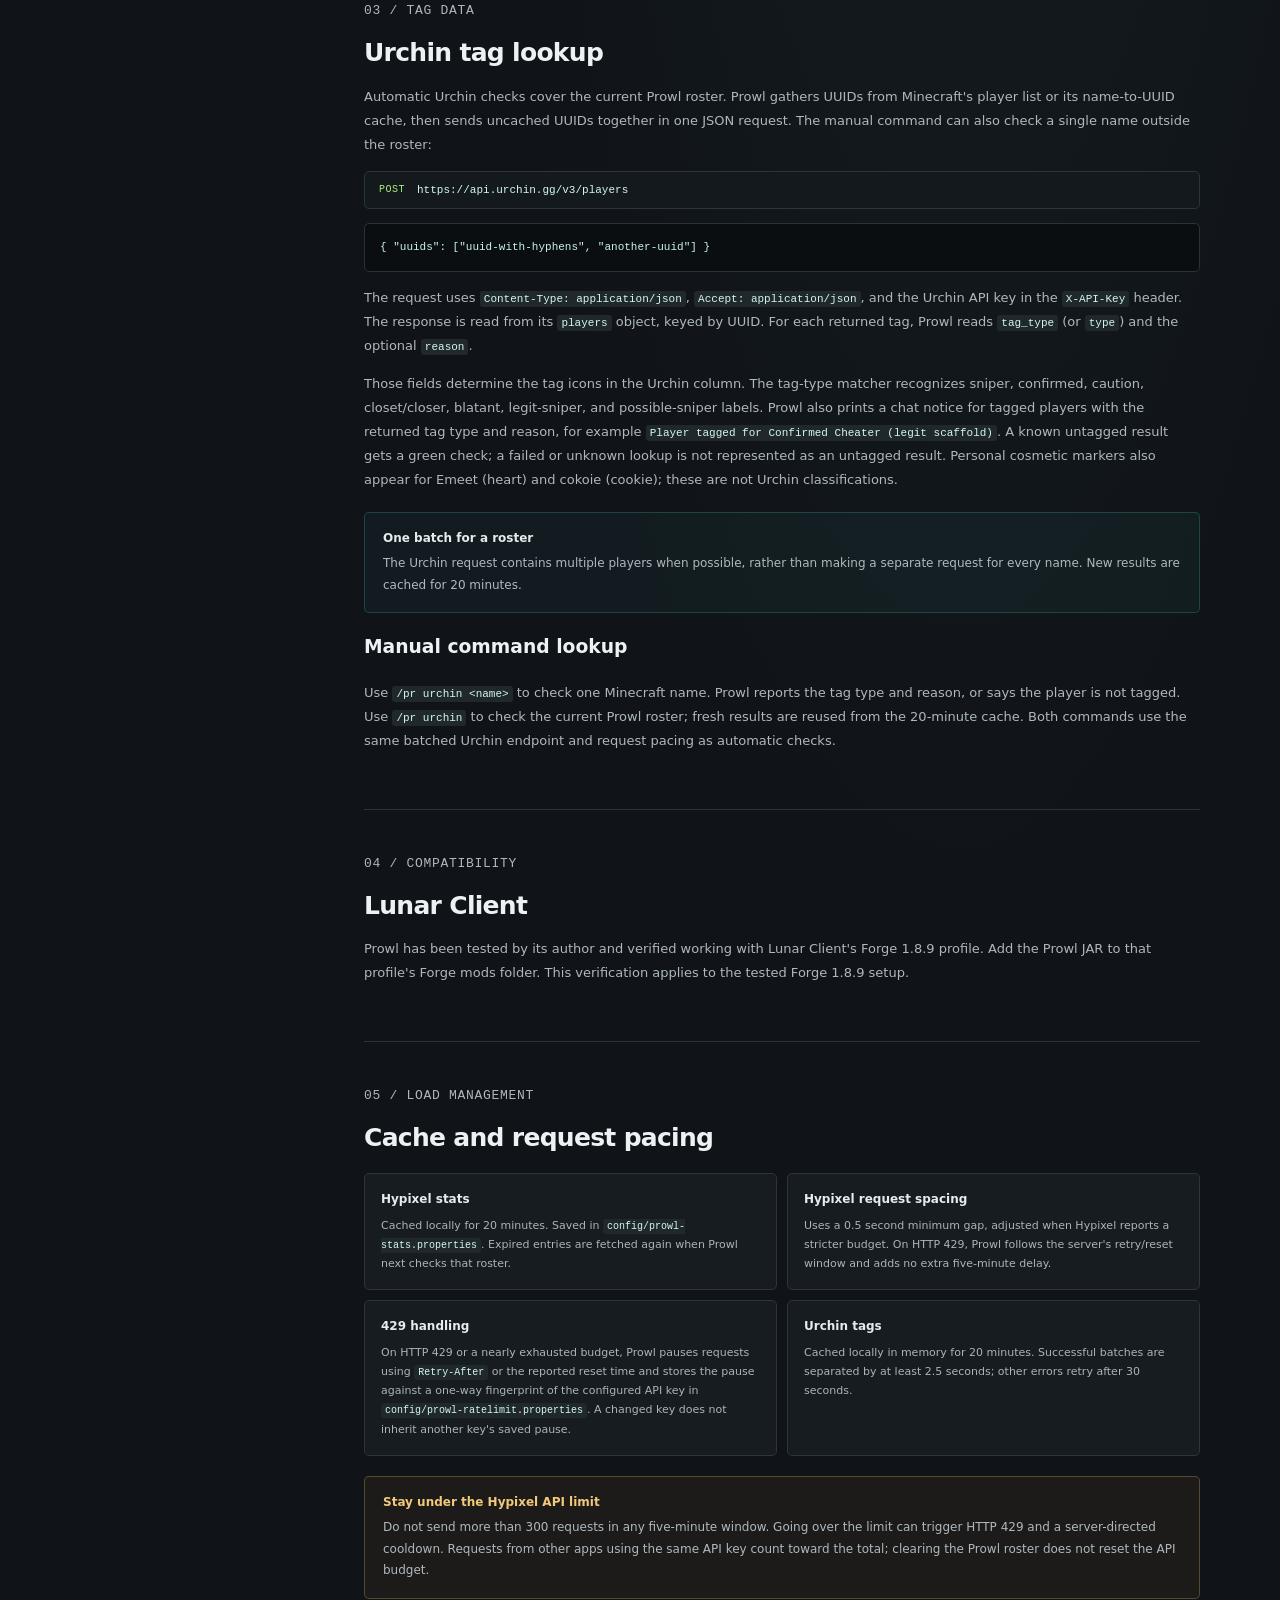
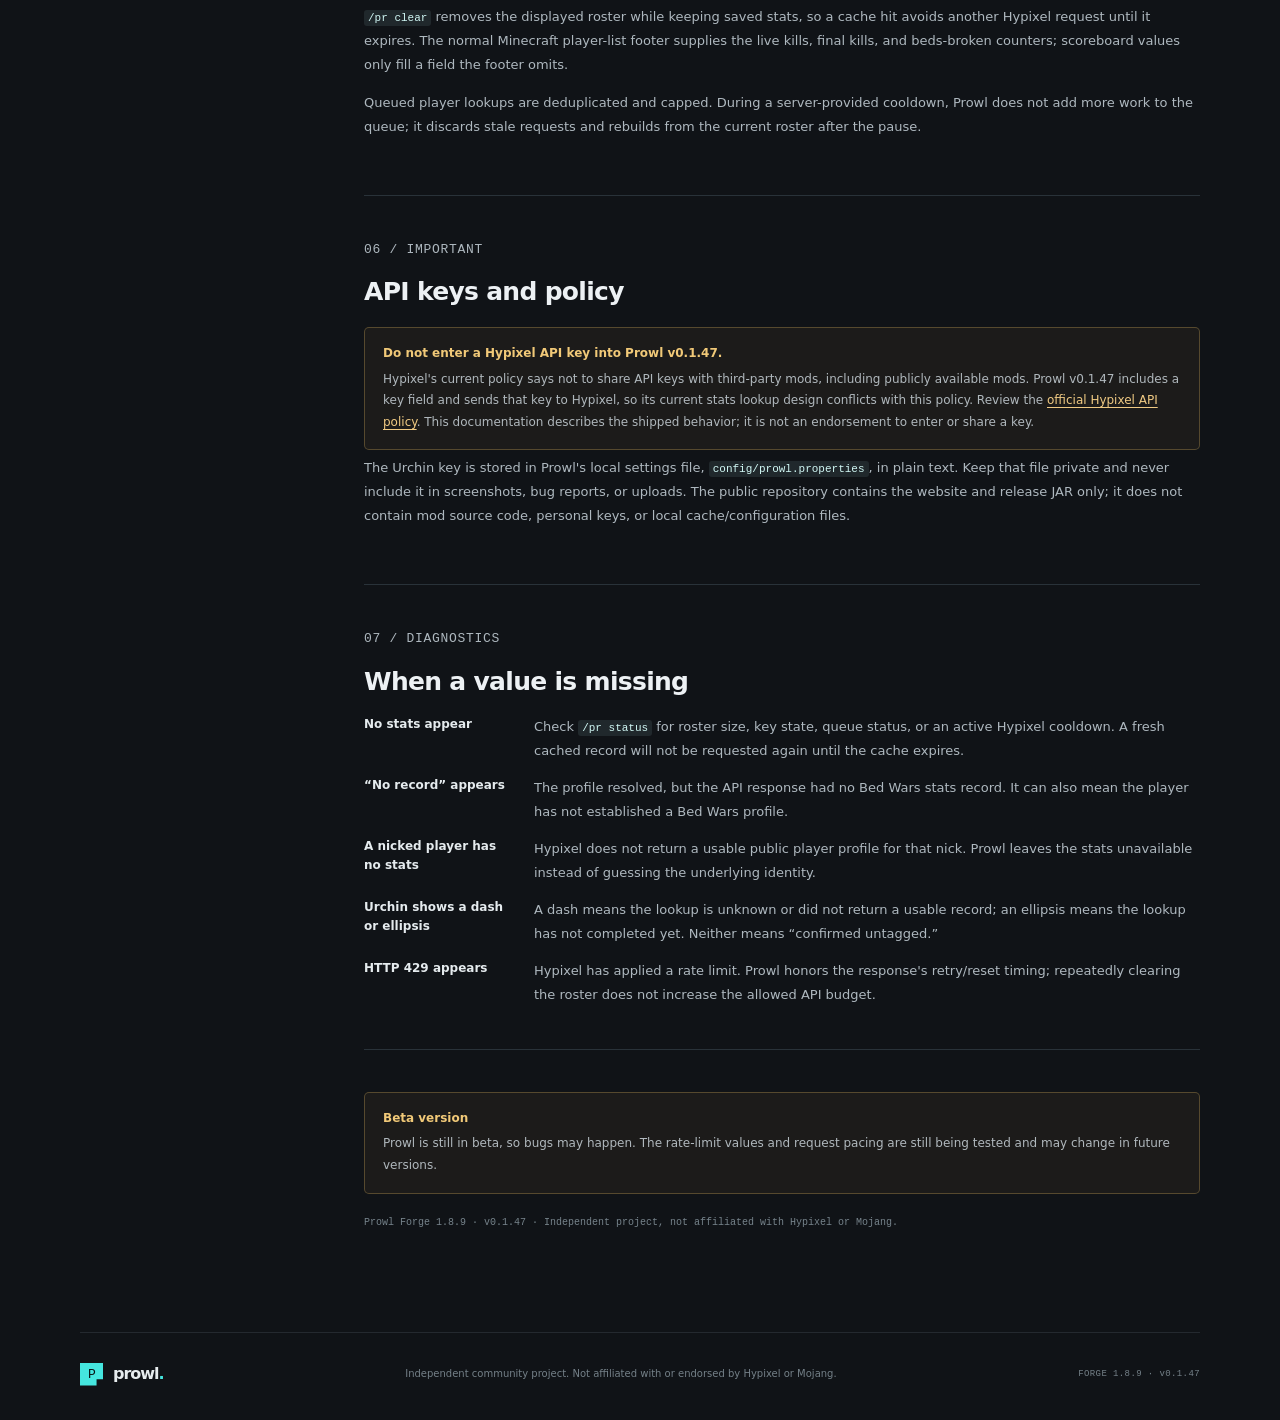
==== commit b4e66341: "docs: clarify Hypixel request limit" ====
--- a/public/docs.html
+++ b/public/docs.html
@@ -91,10 +91,11 @@
           <h2>Cache and request pacing</h2>
           <div class="data-grid">
             <div><b>Hypixel stats</b><span>Cached locally for 20 minutes. Saved in <code>config/prowl-stats.properties</code>. Expired entries are fetched again when Prowl next checks that roster.</span></div>
-            <div><b>Hypixel request spacing</b><span>Uses a 2.5 second minimum gap, adjusted when Hypixel reports a stricter budget. On HTTP 429, Prowl follows the server's retry/reset window and adds no extra five-minute delay.</span></div>
+            <div><b>Hypixel request spacing</b><span>Uses a 0.5 second minimum gap, adjusted when Hypixel reports a stricter budget. On HTTP 429, Prowl follows the server's retry/reset window and adds no extra five-minute delay.</span></div>
             <div><b>429 handling</b><span>On HTTP 429 or a nearly exhausted budget, Prowl pauses requests using <code>Retry-After</code> or the reported reset time and stores the pause against a one-way fingerprint of the configured API key in <code>config/prowl-ratelimit.properties</code>. A changed key does not inherit another key's saved pause.</span></div>
             <div><b>Urchin tags</b><span>Cached locally in memory for 20 minutes. Successful batches are separated by at least 2.5 seconds; other errors retry after 30 seconds.</span></div>
           </div>
+          <div class="callout callout-warning"><b>Stay under the Hypixel API limit</b><span>Do not send more than 300 requests in any five-minute window. Going over the limit can trigger HTTP 429 and a server-directed cooldown. Requests from other apps using the same API key count toward the total; clearing the Prowl roster does not reset the API budget.</span></div>
           <p><code>/pr clear</code> removes the displayed roster while keeping saved stats, so a cache hit avoids another Hypixel request until it expires. The normal Minecraft player-list footer supplies the live kills, final kills, and beds-broken counters; scoreboard values only fill a field the footer omits.</p>
           <p>Queued player lookups are deduplicated and capped. During a server-provided cooldown, Prowl does not add more work to the queue; it discards stale requests and rebuilds from the current roster after the pause.</p>
         </section>
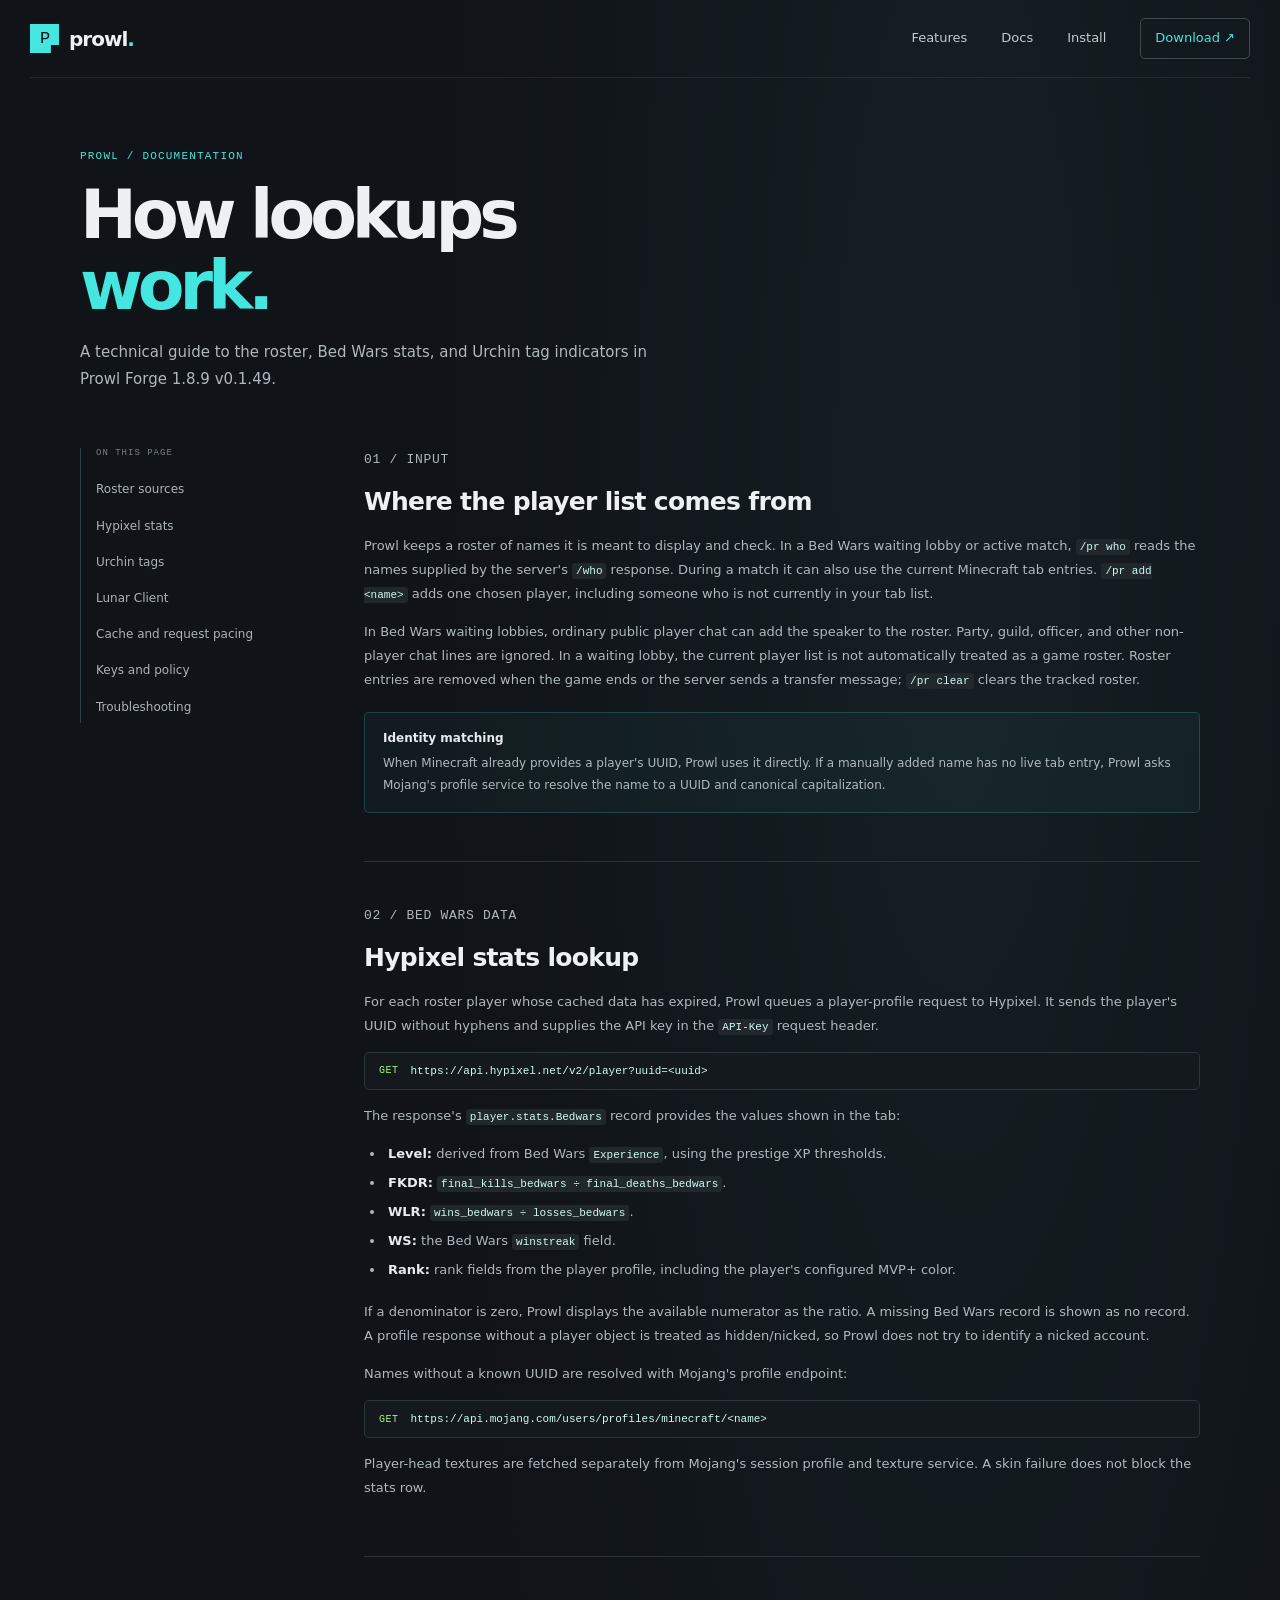
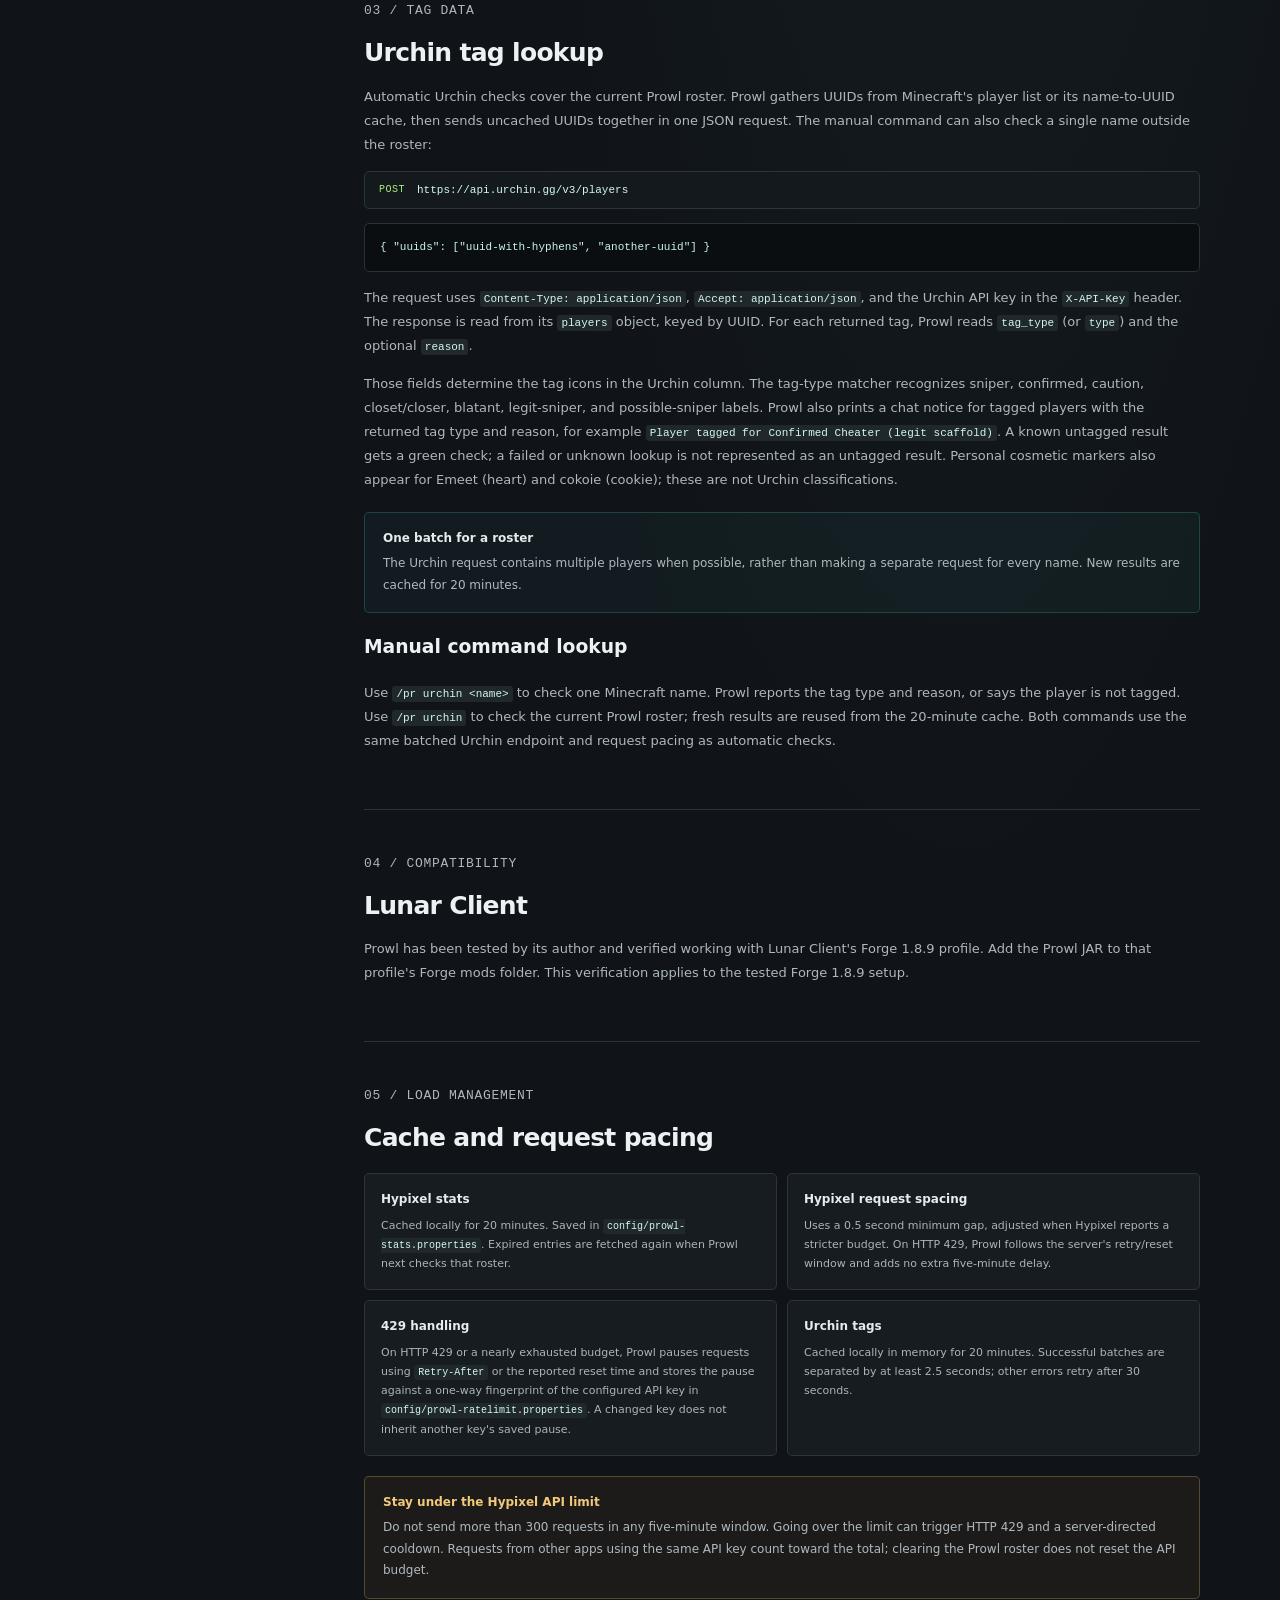
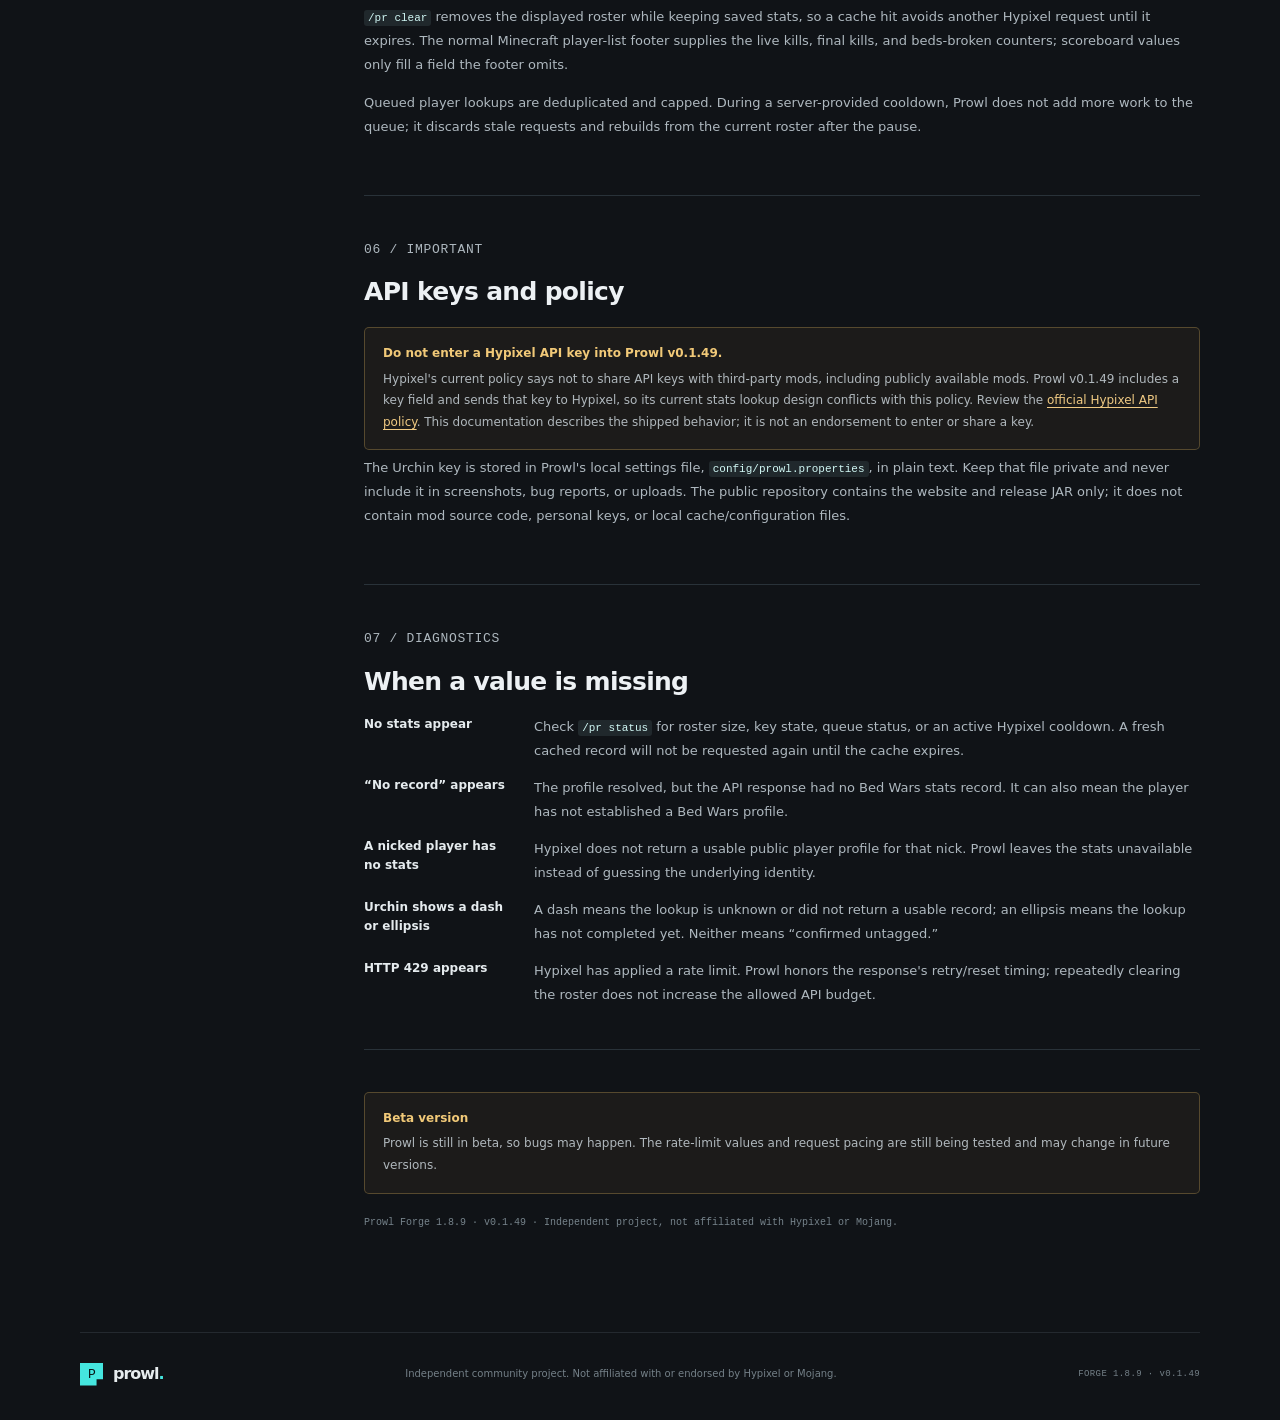
==== commit b18f9447: "release: publish tested obfuscated beta v0.1.49" ====
--- a/public/docs.html
+++ b/public/docs.html
@@ -24,7 +24,7 @@
     <div class="docs-heading">
       <p class="eyebrow">PROWL / DOCUMENTATION</p>
       <h1>How lookups<br><span>work.</span></h1>
-      <p class="docs-lede">A technical guide to the roster, Bed Wars stats, and Urchin tag indicators in Prowl Forge 1.8.9 v0.1.47.</p>
+      <p class="docs-lede">A technical guide to the roster, Bed Wars stats, and Urchin tag indicators in Prowl Forge 1.8.9 v0.1.49.</p>
     </div>
 
     <div class="docs-layout">
@@ -103,7 +103,7 @@
         <section id="privacy">
           <p class="doc-kicker">06 / IMPORTANT</p>
           <h2>API keys and policy</h2>
-          <div class="callout callout-warning"><b>Do not enter a Hypixel API key into Prowl v0.1.47.</b><span>Hypixel's current policy says not to share API keys with third-party mods, including publicly available mods. Prowl v0.1.47 includes a key field and sends that key to Hypixel, so its current stats lookup design conflicts with this policy. Review the <a href="https://developer.hypixel.net/policies/" target="_blank" rel="noopener noreferrer">official Hypixel API policy</a>. This documentation describes the shipped behavior; it is not an endorsement to enter or share a key.</span></div>
+          <div class="callout callout-warning"><b>Do not enter a Hypixel API key into Prowl v0.1.49.</b><span>Hypixel's current policy says not to share API keys with third-party mods, including publicly available mods. Prowl v0.1.49 includes a key field and sends that key to Hypixel, so its current stats lookup design conflicts with this policy. Review the <a href="https://developer.hypixel.net/policies/" target="_blank" rel="noopener noreferrer">official Hypixel API policy</a>. This documentation describes the shipped behavior; it is not an endorsement to enter or share a key.</span></div>
           <p>The Urchin key is stored in Prowl's local settings file, <code>config/prowl.properties</code>, in plain text. Keep that file private and never include it in screenshots, bug reports, or uploads. The public repository contains the website and release JAR only; it does not contain mod source code, personal keys, or local cache/configuration files.</p>
         </section>
 
@@ -120,12 +120,12 @@
         </section>
 
         <div class="callout callout-warning beta-notice"><b>Beta version</b><span>Prowl is still in beta, so bugs may happen. The rate-limit values and request pacing are still being tested and may change in future versions.</span></div>
-        <p class="docs-updated">Prowl Forge 1.8.9 · v0.1.47 · Independent project, not affiliated with Hypixel or Mojang.</p>
+        <p class="docs-updated">Prowl Forge 1.8.9 · v0.1.49 · Independent project, not affiliated with Hypixel or Mojang.</p>
       </article>
     </div>
   </main>
 
-  <footer class="site-footer wrap"><a class="brand footer-brand" href="index.html"><span class="brand-mark">P</span><span>prowl<span class="brand-period">.</span></span></a><p>Independent community project. Not affiliated with or endorsed by Hypixel or Mojang.</p><span class="footer-version">FORGE 1.8.9 · v0.1.47</span></footer>
+  <footer class="site-footer wrap"><a class="brand footer-brand" href="index.html"><span class="brand-mark">P</span><span>prowl<span class="brand-period">.</span></span></a><p>Independent community project. Not affiliated with or endorsed by Hypixel or Mojang.</p><span class="footer-version">FORGE 1.8.9 · v0.1.49</span></footer>
 </body>
 </html>
 
